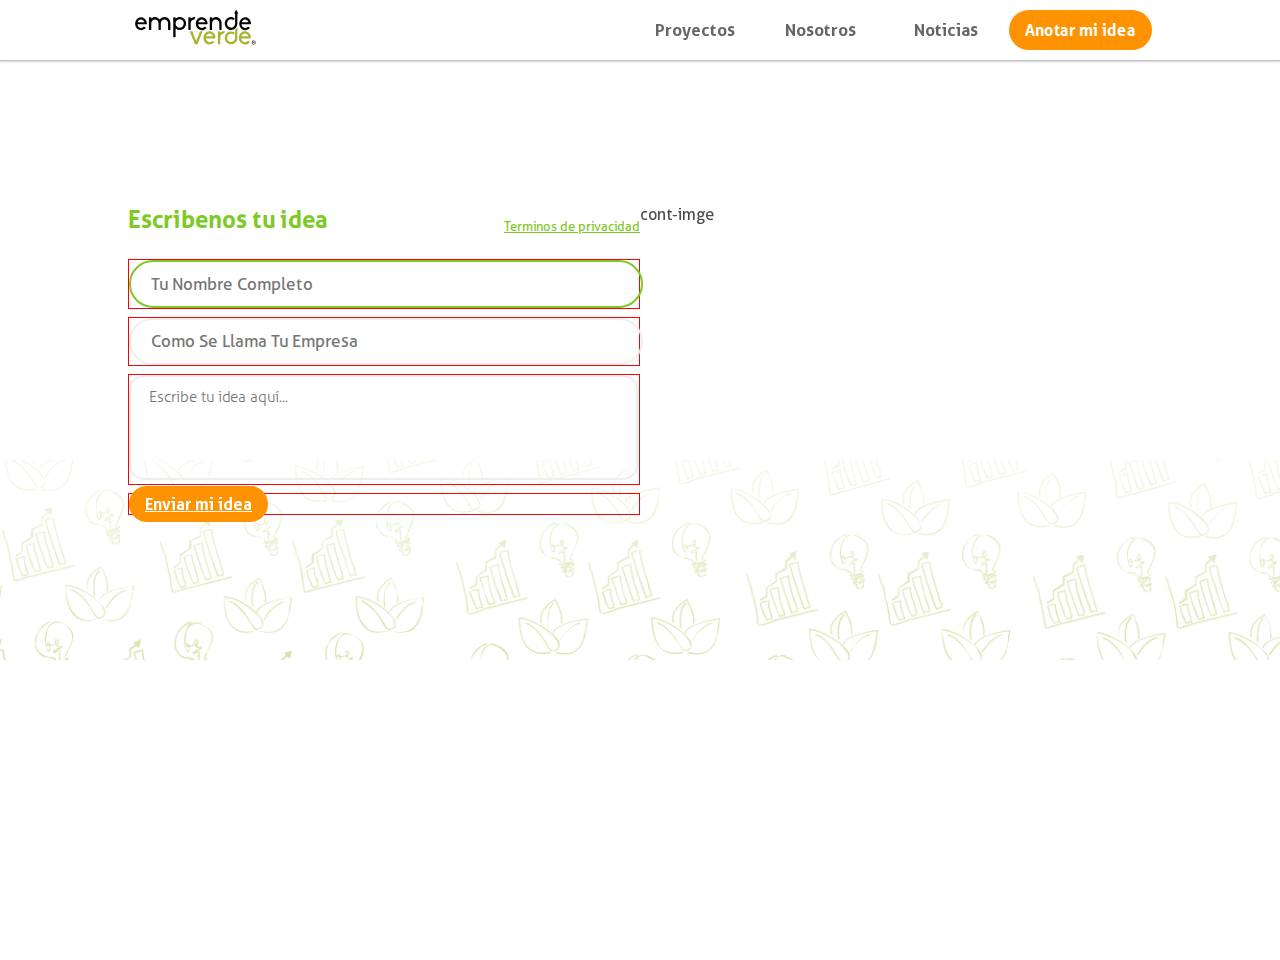
==== form.html @ 452d179b "cambios" ====
<!DOCTYPE html>

	<html lang="es">

	<head>

		<title>Anota tu idea que nosotros te ayudamos a consolidarla</title>
	</head>

	<body>

		<head>
			
			<meta charset="UTF-8">

			<meta http-equiv="X-UA-Compatible" content="IE=edge" />

			<meta name="viewport" content="width=device-width,initial-scale=1">


			<title>Emprendeverde, apoyo de ideas, estudiantes universitarios</title>

			<!-- Dependencias de librerias -->
			<script type="text/javascript" src="lib/bower_components/jquery/dist/jquery.min.js"></script>

			<script type="text/javascript" src="lib/revolution_slider/examples&source/rs-plugin/js/jquery.themepunch.tools.min.js"></script>

			<script type="text/javascript" src="lib/revolution_slider/examples&source/rs-plugin/js/jquery.themepunch.revolution.min.js"></script>

			<link rel="stylesheet" type="text/css" href="lib/revolution_slider/examples&source/rs-plugin/css/settings.css">

			 <!-- load and instantiate ScrollReveal first -->
			<script type="text/javascript" src="lib/bower_components/scrollreveal/dist/scrollreveal.min.js"></script>

			<!-- Importación de depencdencias de estilos -->

			<link rel="stylesheet" type="text/css" href="css/grid_flex.css">

			<link rel="stylesheet" type="text/css" href="css/styles.css">

		</head>

			<nav class="layout-row">

			<div class="flex-lg-10"></div>

			<div class="flex-lg-80 layout-row justify-space-between align-center">
				

				<div class="flex-lg-20">

					<a href="index.html">
						
						<img src="img/logo-main.svg" style="width:133px;">

					</a>


				</div>

				<div class="flex-lg-70 layout-row justify-end" style="position: relative;">
					
					<div class="flex-lg-70 cont-nav layout-row layout-wrap justify-end">
										
								
							<ul class="ul layout-row layout-row justify-end align-start">

								<!-- Item del Nav -->
								<div class="flex-lg-25">

									<li class="li"><a class="a-nav text-white" href="#">proyectos</a>

										<ul class="ul-inner">

											<li class="li-inner"><a class="a-nav" href="#">category 1</a></li>

											<li class="li-inner"><a class="a-nav" href="#">category 2</a></li>

											<li class="li-inner"><a class="a-nav" href="#">category 3</a></li>

										</ul>

									</li>

								</div>
								
								<!-- Item del Nav -->
								<div class="flex-lg-25">

									<li class="li"><a class="a-nav text-white" href="#">Nosotros</a>

										<!-- Lista -->
										<ul class="ul-inner">

											<li class="li-inner"><a class="a-nav" href="#">Reseña histórica</a></li>

											<li class="li-inner"><a class="a-nav" href="#">Que hacemos</a></li>

											<li class="li-inner"><a class="a-nav" href="#">Nuestros valores</a></li>

										</ul>

									</li>

								</div>



								<!-- Item del Nav -->
								<div class="flex-lg-25">

									<li class="li"><a class="a-nav text-white" href="#">Noticias</a></li>

								</div>


							</ul>
					</div>

					<!-- Contenedor de boton -->
					<div class="flex-lg-20 layout-row aling-center justify-center">
						<button class="btn-orange-main">Anotar mi idea</button>
					</div>
				</div>
			</div>

			<div class="flex-lg-10"></div>
		</nav>


		<section class="layout-row layout-wrap align-center" style="margin-top: 60px;height:600px;background-image: url('img/texture_1.png'); background-position: 0em 25em;background-repeat: no-repeat;background-size:cover">

			<div class="flex-lg-10"></div>

			<div class="flex-lg-80 layout-row">

				<div class="flex-lg-50 layout-row">

						
						<div class="layout-row flex-lg-100 layout-wrap">
							<!-- Formulario de contacto  -->
							<!-- titulo formulario -->
							<div class="flex-lg-100 layout-row align-end justify-space-between" style="margin-bottom: 1em;">
								<div>									
									<h2 style="margin:0;">Escribenos tu idea</h2>
								</div>
								<div>
									<span class="meta-text"><a href="#"> Terminos de privacidad</a></span>
								</div>
							</div>
							<!-- Compos del formulario -->
							<div class="layout-row flex-lg-100 layout-wrap">
								<form class="flex-lg-100">
									<div  style="margin-top:0.5em;border: 1px solid red;">
										<div><input type="text" placeholder="Tu nombre completo" autofocus="true" /></div>
									</div>

									<div style="margin-top:0.5em;border: 1px solid red;">
										<div><input type="text" placeholder="como se llama tu empresa" /></div>
									</div>

									<div style="margin-top:0.5em;border: 1px solid red;">
										<div><textarea placeholder="Escribe tu idea aquí..."></textarea></div>
									</div>

									<div style="margin-top:0.5em;border: 1px solid red;">
										<a href="#" class="btn-orange-main">Enviar mi idea</a>
									</div>
								</form>
							</div>
						</div>
						
					
				</div>

				<div class="flex-lg-50">
					cont-imge
				</div>
				
			</div>

			<div class="flex-lg-10"></div>

		</section>

	</body>

	</html>
---- lib/revolution_slider/examples&source/rs-plugin/css/settings.css ----
/*-----------------------------------------------------------------------------

	-	Revolution Slider 4.1 Captions -

		Screen Stylesheet

version:   	1.4.5
date:      	27/11/13
author:		themepunch
email:     	info@themepunch.com
website:   	http://www.themepunch.com
-----------------------------------------------------------------------------*/



/*************************
	-	CAPTIONS	-
**************************/

.tp-static-layers	{	position:absolute; z-index:505; top:0px;left:0px}

.tp-hide-revslider,.tp-caption.tp-hidden-caption	{	visibility:hidden !important; display:none !important}


.tp-caption { z-index:1; white-space:nowrap}

.tp-caption-demo .tp-caption	{	position:relative !important; display:inline-block; margin-bottom:10px; margin-right:20px !important}


.tp-caption.whitedivider3px {

	color: #000000;
	text-shadow: none;
	background-color: rgb(255, 255, 255);
	background-color: rgba(255, 255, 255, 1);
	text-decoration: none;
	min-width: 408px;
	min-height: 3px;
	background-position: initial initial;
	background-repeat: initial initial;
	border-width: 0px;
	border-color: #000000;
	border-style: none;
}


.tp-caption.finewide_large_white {
color:#ffffff;
text-shadow:none;
font-size:60px;
line-height:60px;
font-weight:300;
font-family:"Open Sans", sans-serif;
background-color:transparent;
text-decoration:none;
text-transform:uppercase;
letter-spacing:8px;
border-width:0px;
border-color:rgb(0, 0, 0);
border-style:none;
}

.tp-caption.whitedivider3px {
color:#000000;
text-shadow:none;
background-color:rgb(255, 255, 255);
background-color:rgba(255, 255, 255, 1);
text-decoration:none;
font-size:0px;
line-height:0;
min-width:468px;
min-height:3px;
border-width:0px;
border-color:rgb(0, 0, 0);
border-style:none;
}

.tp-caption.finewide_medium_white {
color:#ffffff;
text-shadow:none;
font-size:37px;
line-height:37px;
font-weight:300;
font-family:"Open Sans", sans-serif;
background-color:transparent;
text-decoration:none;
text-transform:uppercase;
letter-spacing:5px;
border-width:0px;
border-color:rgb(0, 0, 0);
border-style:none;
}

.tp-caption.boldwide_small_white {
font-size:25px;
line-height:25px;
font-weight:800;
font-family:"Open Sans", sans-serif;
color:rgb(255, 255, 255);
text-decoration:none;
background-color:transparent;
text-shadow:none;
text-transform:uppercase;
letter-spacing:5px;
border-width:0px;
border-color:rgb(0, 0, 0);
border-style:none;
}

.tp-caption.whitedivider3px_vertical {
color:#000000;
text-shadow:none;
background-color:rgb(255, 255, 255);
background-color:rgba(255, 255, 255, 1);
text-decoration:none;
font-size:0px;
line-height:0;
min-width:3px;
min-height:130px;
border-width:0px;
border-color:rgb(0, 0, 0);
border-style:none;
}

.tp-caption.finewide_small_white {
color:#ffffff;
text-shadow:none;
font-size:25px;
line-height:25px;
font-weight:300;
font-family:"Open Sans", sans-serif;
background-color:transparent;
text-decoration:none;
text-transform:uppercase;
letter-spacing:5px;
border-width:0px;
border-color:rgb(0, 0, 0);
border-style:none;
}

.tp-caption.finewide_verysmall_white_mw {
font-size:13px;
line-height:25px;
font-weight:400;
font-family:"Open Sans", sans-serif;
color:#ffffff;
text-decoration:none;
background-color:transparent;
text-shadow:none;
text-transform:uppercase;
letter-spacing:5px;
max-width:470px;
white-space:normal !important;
border-width:0px;
border-color:rgb(0, 0, 0);
border-style:none;
}

.tp-caption.lightgrey_divider {
text-decoration:none;
background-color:rgb(235, 235, 235);
background-color:rgba(235, 235, 235, 1);
width:370px;
height:3px;
background-position:initial initial;
background-repeat:initial initial;
border-width:0px;
border-color:rgb(34, 34, 34);
border-style:none;
}

.tp-caption.finewide_large_white {
color: #FFF;
text-shadow: none;
font-size: 60px;
line-height: 60px;
font-weight: 300;
font-family: "Open Sans", sans-serif;
background-color: rgba(0, 0, 0, 0);
text-decoration: none;
text-transform: uppercase;
letter-spacing: 8px;
border-width: 0px;
border-color: #000;
border-style: none;
}

.tp-caption.finewide_medium_white {
color: #FFF;
text-shadow: none;
font-size: 34px;
line-height: 34px;
font-weight: 300;
font-family: "Open Sans", sans-serif;
background-color: rgba(0, 0, 0, 0);
text-decoration: none;
text-transform: uppercase;
letter-spacing: 5px;
border-width: 0px;
border-color: #000;
border-style: none;
}

.tp-caption.huge_red {
position:absolute;
color:rgb(223,75,107);
font-weight:400;
font-size:150px;
line-height:130px;
font-family: 'Oswald', sans-serif;
margin:0px;
border-width:0px;
border-style:none;
white-space:nowrap;
background-color:rgb(45,49,54);
padding:0px;
}

.tp-caption.middle_yellow {
position:absolute;
color:rgb(251,213,114);
font-weight:600;
font-size:50px;
line-height:50px;
font-family: 'Open Sans', sans-serif;
margin:0px;
border-width:0px;
border-style:none;
white-space:nowrap;
}

.tp-caption.huge_thin_yellow {
	position:absolute;
color:rgb(251,213,114);
font-weight:300;
font-size:90px;
line-height:90px;
font-family: 'Open Sans', sans-serif;
margin:0px;
letter-spacing: 20px;
border-width:0px;
border-style:none;
white-space:nowrap;
}

.tp-caption.big_dark {
position:absolute;
color:#333;
font-weight:700;
font-size:70px;
line-height:70px;
font-family:"Open Sans";
margin:0px;
border-width:0px;
border-style:none;
white-space:nowrap;
}

.tp-caption.medium_dark {
position:absolute;
color:#333;
font-weight:300;
font-size:40px;
line-height:40px;
font-family:"Open Sans";
margin:0px;
letter-spacing: 5px;
border-width:0px;
border-style:none;
white-space:nowrap;
}


.tp-caption.medium_grey {
position:absolute;
color:#fff;
text-shadow:0px 2px 5px rgba(0, 0, 0, 0.5);
font-weight:700;
font-size:20px;
line-height:20px;
font-family:Arial;
padding:2px 4px;
margin:0px;
border-width:0px;
border-style:none;
background-color:#888;
white-space:nowrap;
}

.tp-caption.small_text {
position:absolute;
color:#fff;
text-shadow:0px 2px 5px rgba(0, 0, 0, 0.5);
font-weight:700;
font-size:14px;
line-height:20px;
font-family:Arial;
margin:0px;
border-width:0px;
border-style:none;
white-space:nowrap;
}

.tp-caption.medium_text {
position:absolute;
color:#fff;
text-shadow:0px 2px 5px rgba(0, 0, 0, 0.5);
font-weight:700;
font-size:20px;
line-height:20px;
font-family:Arial;
margin:0px;
border-width:0px;
border-style:none;
white-space:nowrap;
}


.tp-caption.large_bold_white_25 {
font-size:55px;
line-height:65px;
font-weight:700;
font-family:"Open Sans";
color:#fff;
text-decoration:none;
background-color:transparent;
text-align:center;
text-shadow:#000 0px 5px 10px;
border-width:0px;
border-color:rgb(255, 255, 255);
border-style:none;
}

.tp-caption.medium_text_shadow {
font-size:25px;
line-height:25px;
font-weight:600;
font-family:"Open Sans";
color:#fff;
text-decoration:none;
background-color:transparent;
text-align:center;
text-shadow:#000 0px 5px 10px;
border-width:0px;
border-color:rgb(255, 255, 255);
border-style:none;
}

.tp-caption.large_text {
position:absolute;
color:#fff;
text-shadow:0px 2px 5px rgba(0, 0, 0, 0.5);
font-weight:700;
font-size:40px;
line-height:40px;
font-family:Arial;
margin:0px;
border-width:0px;
border-style:none;
white-space:nowrap;
}

.tp-caption.medium_bold_grey {
font-size:30px;
line-height:30px;
font-weight:800;
font-family:"Open Sans";
color:rgb(102, 102, 102);
text-decoration:none;
background-color:transparent;
text-shadow:none;
margin:0px;
padding:1px 4px 0px;
border-width:0px;
border-color:rgb(255, 214, 88);
border-style:none;
}

.tp-caption.very_large_text {
position:absolute;
color:#fff;
text-shadow:0px 2px 5px rgba(0, 0, 0, 0.5);
font-weight:700;
font-size:60px;
line-height:60px;
font-family:Arial;
margin:0px;
border-width:0px;
border-style:none;
white-space:nowrap;
letter-spacing:-2px;
}

.tp-caption.very_big_white {
position:absolute;
color:#fff;
text-shadow:none;
font-weight:800;
font-size:60px;
line-height:60px;
font-family:Arial;
margin:0px;
border-width:0px;
border-style:none;
white-space:nowrap;
padding:0px 4px;
padding-top:1px;
background-color:#000;
}

.tp-caption.very_big_black {
position:absolute;
color:#000;
text-shadow:none;
font-weight:700;
font-size:60px;
line-height:60px;
font-family:Arial;
margin:0px;
border-width:0px;
border-style:none;
white-space:nowrap;
padding:0px 4px;
padding-top:1px;
background-color:#fff;
}

.tp-caption.modern_medium_fat {
position:absolute;
color:#000;
text-shadow:none;
font-weight:800;
font-size:24px;
line-height:20px;
font-family:"Open Sans", sans-serif;
margin:0px;
border-width:0px;
border-style:none;
white-space:nowrap;
}

.tp-caption.modern_medium_fat_white {
position:absolute;
color:#fff;
text-shadow:none;
font-weight:800;
font-size:24px;
line-height:20px;
font-family:"Open Sans", sans-serif;
margin:0px;
border-width:0px;
border-style:none;
white-space:nowrap;
}

.tp-caption.modern_medium_light {
position:absolute;
color:#000;
text-shadow:none;
font-weight:300;
font-size:24px;
line-height:20px;
font-family:"Open Sans", sans-serif;
margin:0px;
border-width:0px;
border-style:none;
white-space:nowrap;
}

.tp-caption.modern_big_bluebg {
position:absolute;
color:#fff;
text-shadow:none;
font-weight:800;
font-size:30px;
line-height:36px;
font-family:"Open Sans", sans-serif;
padding:3px 10px;
margin:0px;
border-width:0px;
border-style:none;
background-color:#4e5b6c;
letter-spacing:0;
}

.tp-caption.modern_big_redbg {
position:absolute;
color:#fff;
text-shadow:none;
font-weight:300;
font-size:30px;
line-height:36px;
font-family:"Open Sans", sans-serif;
padding:3px 10px;
padding-top:1px;
margin:0px;
border-width:0px;
border-style:none;
background-color:#de543e;
letter-spacing:0;
}

.tp-caption.modern_small_text_dark {
position:absolute;
color:#555;
text-shadow:none;
font-size:14px;
line-height:22px;
font-family:Arial;
margin:0px;
border-width:0px;
border-style:none;
white-space:nowrap;
}

.tp-caption.boxshadow {
-moz-box-shadow:0px 0px 20px rgba(0, 0, 0, 0.5);
-webkit-box-shadow:0px 0px 20px rgba(0, 0, 0, 0.5);
box-shadow:0px 0px 20px rgba(0, 0, 0, 0.5);
}

.tp-caption.black {
color:#000;
text-shadow:none;
}

.tp-caption.noshadow {
text-shadow:none;
}

.tp-caption a {
color:#ff7302;
text-shadow:none;
-webkit-transition:all 0.2s ease-out;
-moz-transition:all 0.2s ease-out;
-o-transition:all 0.2s ease-out;
-ms-transition:all 0.2s ease-out;
}

.tp-caption a:hover {
color:#ffa902;
}

.tp-caption.thinheadline_dark {
position:absolute;
color:rgba(0,0,0,0.85);
text-shadow:none;
font-weight:300;
font-size:30px;
line-height:30px;
font-family:"Open Sans";
background-color:transparent;
}

.tp-caption.thintext_dark {
position:absolute;
color:rgba(0,0,0,0.85);
text-shadow:none;
font-weight:300;
font-size:16px;
line-height:26px;
font-family:"Open Sans";
background-color:transparent;
}

.tp-caption.medium_bg_red a {
	color: #fff;
    text-decoration: none;
}

.tp-caption.medium_bg_red a:hover {
	color: #fff;
    text-decoration: underline;
}

.tp-caption.smoothcircle {
font-size:30px;
line-height:75px;
font-weight:800;
font-family:"Open Sans";
color:rgb(255, 255, 255);
text-decoration:none;
background-color:rgb(0, 0, 0);
background-color:rgba(0, 0, 0, 0.498039);
padding:50px 25px;
text-align:center;
border-radius:500px 500px 500px 500px;
border-width:0px;
border-color:rgb(0, 0, 0);
border-style:none;
}

.tp-caption.largeblackbg {
font-size:50px;
line-height:70px;
font-weight:300;
font-family:"Open Sans";
color:rgb(255, 255, 255);
text-decoration:none;
background-color:rgb(0, 0, 0);
padding:0px 20px 5px;
text-shadow:none;
border-width:0px;
border-color:rgb(255, 255, 255);
border-style:none;
}

.tp-caption.largepinkbg {
position:absolute;
color:#fff;
text-shadow:none;
font-weight:300;
font-size:50px;
line-height:70px;
font-family:"Open Sans";
background-color:#db4360;
padding:0px 20px;
-webkit-border-radius:0px;
-moz-border-radius:0px;
border-radius:0px;
}

.tp-caption.largewhitebg {
position:absolute;
color:#000;
text-shadow:none;
font-weight:300;
font-size:50px;
line-height:70px;
font-family:"Open Sans";
background-color:#fff;
padding:0px 20px;
-webkit-border-radius:0px;
-moz-border-radius:0px;
border-radius:0px;
}

.tp-caption.largegreenbg {
position:absolute;
color:#fff;
text-shadow:none;
font-weight:300;
font-size:50px;
line-height:70px;
font-family:"Open Sans";
background-color:#67ae73;
padding:0px 20px;
-webkit-border-radius:0px;
-moz-border-radius:0px;
border-radius:0px;
}

.tp-caption.excerpt {
font-size:36px;
line-height:36px;
font-weight:700;
font-family:Arial;
color:#ffffff;
text-decoration:none;
background-color:rgba(0, 0, 0, 1);
text-shadow:none;
margin:0px;
letter-spacing:-1.5px;
padding:1px 4px 0px 4px;
width:150px;
white-space:normal !important;
height:auto;
border-width:0px;
border-color:rgb(255, 255, 255);
border-style:none;
}

.tp-caption.large_bold_grey {
font-size:60px;
line-height:60px;
font-weight:800;
font-family:"Open Sans";
color:rgb(102, 102, 102);
text-decoration:none;
background-color:transparent;
text-shadow:none;
margin:0px;
padding:1px 4px 0px;
border-width:0px;
border-color:rgb(255, 214, 88);
border-style:none;
}

.tp-caption.medium_thin_grey {
font-size:34px;
line-height:30px;
font-weight:300;
font-family:"Open Sans";
color:rgb(102, 102, 102);
text-decoration:none;
background-color:transparent;
padding:1px 4px 0px;
text-shadow:none;
margin:0px;
border-width:0px;
border-color:rgb(255, 214, 88);
border-style:none;
}

.tp-caption.small_thin_grey {
font-size:18px;
line-height:26px;
font-weight:300;
font-family:"Open Sans";
color:rgb(117, 117, 117);
text-decoration:none;
background-color:transparent;
padding:1px 4px 0px;
text-shadow:none;
margin:0px;
border-width:0px;
border-color:rgb(255, 214, 88);
border-style:none;
}

.tp-caption.lightgrey_divider {
text-decoration:none;
background-color:rgba(235, 235, 235, 1);
width:370px;
height:3px;
background-position:initial initial;
background-repeat:initial initial;
border-width:0px;
border-color:rgb(34, 34, 34);
border-style:none;
}

.tp-caption.large_bold_darkblue {
font-size:58px;
line-height:60px;
font-weight:800;
font-family:"Open Sans";
color:rgb(52, 73, 94);
text-decoration:none;
background-color:transparent;
border-width:0px;
border-color:rgb(255, 214, 88);
border-style:none;
}

.tp-caption.medium_bg_darkblue {
font-size:20px;
line-height:20px;
font-weight:800;
font-family:"Open Sans";
color:rgb(255, 255, 255);
text-decoration:none;
background-color:rgb(52, 73, 94);
padding:10px;
border-width:0px;
border-color:rgb(255, 214, 88);
border-style:none;
}

.tp-caption.medium_bold_red {
font-size:24px;
line-height:30px;
font-weight:800;
font-family:"Open Sans";
color:rgb(227, 58, 12);
text-decoration:none;
background-color:transparent;
padding:0px;
border-width:0px;
border-color:rgb(255, 214, 88);
border-style:none;
}

.tp-caption.medium_light_red {
font-size:21px;
line-height:26px;
font-weight:300;
font-family:"Open Sans";
color:rgb(227, 58, 12);
text-decoration:none;
background-color:transparent;
padding:0px;
border-width:0px;
border-color:rgb(255, 214, 88);
border-style:none;
}

.tp-caption.medium_bg_red {
font-size:20px;
line-height:20px;
font-weight:800;
font-family:"Open Sans";
color:rgb(255, 255, 255);
text-decoration:none;
background-color:rgb(227, 58, 12);
padding:10px;
border-width:0px;
border-color:rgb(255, 214, 88);
border-style:none;
}

.tp-caption.medium_bold_orange {
font-size:24px;
line-height:30px;
font-weight:800;
font-family:"Open Sans";
color:rgb(243, 156, 18);
text-decoration:none;
background-color:transparent;
border-width:0px;
border-color:rgb(255, 214, 88);
border-style:none;
}

.tp-caption.medium_bg_orange {
font-size:20px;
line-height:20px;
font-weight:800;
font-family:"Open Sans";
color:rgb(255, 255, 255);
text-decoration:none;
background-color:rgb(243, 156, 18);
padding:10px;
border-width:0px;
border-color:rgb(255, 214, 88);
border-style:none;
}

.tp-caption.grassfloor {
text-decoration:none;
background-color:rgba(160, 179, 151, 1);
width:4000px;
height:150px;
border-width:0px;
border-color:rgb(34, 34, 34);
border-style:none;
}

.tp-caption.large_bold_white {
font-size:58px;
line-height:60px;
font-weight:800;
font-family:"Open Sans";
color:rgb(255, 255, 255);
text-decoration:none;
background-color:transparent;
border-width:0px;
border-color:rgb(255, 214, 88);
border-style:none;
}

.tp-caption.medium_light_white {
font-size:30px;
line-height:36px;
font-weight:300;
font-family:"Open Sans";
color:rgb(255, 255, 255);
text-decoration:none;
background-color:transparent;
padding:0px;
border-width:0px;
border-color:rgb(255, 214, 88);
border-style:none;
}

.tp-caption.mediumlarge_light_white {
font-size:34px;
line-height:40px;
font-weight:300;
font-family:"Open Sans";
color:rgb(255, 255, 255);
text-decoration:none;
background-color:transparent;
padding:0px;
border-width:0px;
border-color:rgb(255, 214, 88);
border-style:none;
}

.tp-caption.mediumlarge_light_white_center {
font-size:34px;
line-height:40px;
font-weight:300;
font-family:"Open Sans";
color:#ffffff;
text-decoration:none;
background-color:transparent;
padding:0px 0px 0px 0px;
text-align:center;
border-width:0px;
border-color:rgb(255, 214, 88);
border-style:none;
}

.tp-caption.medium_bg_asbestos {
font-size:20px;
line-height:20px;
font-weight:800;
font-family:"Open Sans";
color:rgb(255, 255, 255);
text-decoration:none;
background-color:rgb(127, 140, 141);
padding:10px;
border-width:0px;
border-color:rgb(255, 214, 88);
border-style:none;
}

.tp-caption.medium_light_black {
font-size:30px;
line-height:36px;
font-weight:300;
font-family:"Open Sans";
color:rgb(0, 0, 0);
text-decoration:none;
background-color:transparent;
padding:0px;
border-width:0px;
border-color:rgb(255, 214, 88);
border-style:none;
}

.tp-caption.large_bold_black {
font-size:58px;
line-height:60px;
font-weight:800;
font-family:"Open Sans";
color:rgb(0, 0, 0);
text-decoration:none;
background-color:transparent;
border-width:0px;
border-color:rgb(255, 214, 88);
border-style:none;
}

.tp-caption.mediumlarge_light_darkblue {
font-size:34px;
line-height:40px;
font-weight:300;
font-family:"Open Sans";
color:rgb(52, 73, 94);
text-decoration:none;
background-color:transparent;
padding:0px;
border-width:0px;
border-color:rgb(255, 214, 88);
border-style:none;
}

.tp-caption.small_light_white {
font-size:17px;
line-height:28px;
font-weight:300;
font-family:"Open Sans";
color:rgb(255, 255, 255);
text-decoration:none;
background-color:transparent;
padding:0px;
border-width:0px;
border-color:rgb(255, 214, 88);
border-style:none;
}

.tp-caption.roundedimage {
border-width:0px;
border-color:rgb(34, 34, 34);
border-style:none;
}

.tp-caption.large_bg_black {
font-size:40px;
line-height:40px;
font-weight:800;
font-family:"Open Sans";
color:rgb(255, 255, 255);
text-decoration:none;
background-color:rgb(0, 0, 0);
padding:10px 20px 15px;
border-width:0px;
border-color:rgb(255, 214, 88);
border-style:none;
}

.tp-caption.mediumwhitebg {
font-size:30px;
line-height:30px;
font-weight:300;
font-family:"Open Sans";
color:rgb(0, 0, 0);
text-decoration:none;
background-color:rgb(255, 255, 255);
padding:5px 15px 10px;
text-shadow:none;
border-width:0px;
border-color:rgb(0, 0, 0);
border-style:none;
}

.tp-caption.medium_bg_orange_new1 {
font-size:20px;
line-height:20px;
font-weight:800;
font-family:"Open Sans";
color:rgb(255, 255, 255);
text-decoration:none;
background-color:rgb(243, 156, 18);
padding:10px;
border-width:0px;
border-color:rgb(255, 214, 88);
border-style:none;
}



.tp-caption.boxshadow{
		-moz-box-shadow: 0px 0px 20px rgba(0, 0, 0, 0.5);
		-webkit-box-shadow: 0px 0px 20px rgba(0, 0, 0, 0.5);
		box-shadow: 0px 0px 20px rgba(0, 0, 0, 0.5);
	}

.tp-caption.black{
		color: #000;
		text-shadow: none;
		font-weight: 300;
		font-size: 19px;
		line-height: 19px;
		font-family: 'Open Sans', sans;
	}

.tp-caption.noshadow {
		text-shadow: none;
	}


.tp_inner_padding	{	box-sizing:border-box;
						-webkit-box-sizing:border-box;
						-moz-box-sizing:border-box;
						max-height:none !important;	}


/*.tp-caption			{	transform:none !important}*/


/*********************************
	-	SPECIAL TP CAPTIONS -
**********************************/
.tp-caption .frontcorner		{
										width: 0;
										height: 0;
										border-left: 40px solid transparent;
										border-right: 0px solid transparent;
										border-top: 40px solid #00A8FF;
										position: absolute;left:-40px;top:0px;
									}

.tp-caption .backcorner		{
										width: 0;
										height: 0;
										border-left: 0px solid transparent;
										border-right: 40px solid transparent;
										border-bottom: 40px solid #00A8FF;
										position: absolute;right:0px;top:0px;
									}

.tp-caption .frontcornertop		{
										width: 0;
										height: 0;
										border-left: 40px solid transparent;
										border-right: 0px solid transparent;
										border-bottom: 40px solid #00A8FF;
										position: absolute;left:-40px;top:0px;
									}

.tp-caption .backcornertop		{
										width: 0;
										height: 0;
										border-left: 0px solid transparent;
										border-right: 40px solid transparent;
										border-top: 40px solid #00A8FF;
										position: absolute;right:0px;top:0px;
									}


/***********************************************
	-	SPECIAL ALTERNATIVE IMAGE SETTINGS	-
***********************************************/

img.tp-slider-alternative-image	{	width:100%; height:auto;}

/******************************
	-	BUTTONS	-
*******************************/

.tp-simpleresponsive .button				{	padding:6px 13px 5px; border-radius: 3px; -moz-border-radius: 3px; -webkit-border-radius: 3px; height:30px;
												cursor:pointer;
												color:#fff !important; text-shadow:0px 1px 1px rgba(0, 0, 0, 0.6) !important; font-size:15px; line-height:45px !important;
												background:url(../images/gradient/g30.png) repeat-x top; font-family: arial, sans-serif; font-weight: bold; letter-spacing: -1px;
											}

.tp-simpleresponsive  .button.big			{	color:#fff; text-shadow:0px 1px 1px rgba(0, 0, 0, 0.6); font-weight:bold; padding:9px 20px; font-size:19px;  line-height:57px !important; background:url(../images/gradient/g40.png) repeat-x top}


.tp-simpleresponsive  .purchase:hover,
.tp-simpleresponsive  .button:hover,
.tp-simpleresponsive  .button.big:hover		{	background-position:bottom, 15px 11px}



	@media only screen and (min-width: 768px) and (max-width: 959px) {

	 }



	@media only screen and (min-width: 480px) and (max-width: 767px) {
		.tp-simpleresponsive  .button	{	padding:4px 8px 3px; line-height:25px !important; font-size:11px !important;font-weight:normal;	}
		.tp-simpleresponsive  a.button { -webkit-transition: none; -moz-transition: none; -o-transition: none; -ms-transition: none;	 }


	}

    @media only screen and (min-width: 0px) and (max-width: 479px) {
		.tp-simpleresponsive  .button	{	padding:2px 5px 2px; line-height:20px !important; font-size:10px !important}
		.tp-simpleresponsive  a.button { -webkit-transition: none; -moz-transition: none; -o-transition: none; -ms-transition: none;	 }
	}





/*	BUTTON COLORS	*/



.tp-simpleresponsive  .button.green, .tp-simpleresponsive  .button:hover.green,
.tp-simpleresponsive  .purchase.green, .tp-simpleresponsive  .purchase:hover.green			{ background-color:#21a117; -webkit-box-shadow:  0px 3px 0px 0px #104d0b;        -moz-box-shadow:   0px 3px 0px 0px #104d0b;        box-shadow:   0px 3px 0px 0px #104d0b;  }


.tp-simpleresponsive  .button.blue, .tp-simpleresponsive  .button:hover.blue,
.tp-simpleresponsive  .purchase.blue, .tp-simpleresponsive  .purchase:hover.blue			{ background-color:#1d78cb; -webkit-box-shadow:  0px 3px 0px 0px #0f3e68;        -moz-box-shadow:   0px 3px 0px 0px #0f3e68;        box-shadow:   0px 3px 0px 0px #0f3e68}


.tp-simpleresponsive  .button.red, .tp-simpleresponsive  .button:hover.red,
.tp-simpleresponsive  .purchase.red, .tp-simpleresponsive  .purchase:hover.red				{ background-color:#cb1d1d; -webkit-box-shadow:  0px 3px 0px 0px #7c1212;        -moz-box-shadow:   0px 3px 0px 0px #7c1212;        box-shadow:   0px 3px 0px 0px #7c1212}

.tp-simpleresponsive  .button.orange, .tp-simpleresponsive  .button:hover.orange,
.tp-simpleresponsive  .purchase.orange, .tp-simpleresponsive  .purchase:hover.orange		{ background-color:#ff7700; -webkit-box-shadow:  0px 3px 0px 0px #a34c00;        -moz-box-shadow:   0px 3px 0px 0px #a34c00;        box-shadow:   0px 3px 0px 0px #a34c00}

.tp-simpleresponsive  .button.darkgrey, .tp-simpleresponsive  .button.grey,
.tp-simpleresponsive  .button:hover.darkgrey, .tp-simpleresponsive  .button:hover.grey,
.tp-simpleresponsive  .purchase.darkgrey, .tp-simpleresponsive  .purchase:hover.darkgrey	{ background-color:#555; -webkit-box-shadow:  0px 3px 0px 0px #222;        -moz-box-shadow:   0px 3px 0px 0px #222;        box-shadow:   0px 3px 0px 0px #222}

.tp-simpleresponsive  .button.lightgrey, .tp-simpleresponsive  .button:hover.lightgrey,
.tp-simpleresponsive  .purchase.lightgrey, .tp-simpleresponsive  .purchase:hover.lightgrey	{ background-color:#888; -webkit-box-shadow:  0px 3px 0px 0px #555;        -moz-box-shadow:   0px 3px 0px 0px #555;        box-shadow:   0px 3px 0px 0px #555}



/****************************************************************

	-	SET THE ANIMATION EVEN MORE SMOOTHER ON ANDROID   -

******************************************************************/

/*.tp-simpleresponsive				{	-webkit-perspective: 1500px;
										-moz-perspective: 1500px;
										-o-perspective: 1500px;
										-ms-perspective: 1500px;
										perspective: 1500px;
									}*/




/**********************************************
	-	FULLSCREEN AND FULLWIDHT CONTAINERS	-
**********************************************/

.fullscreen-container {
		width:100%;
		position:relative;
		padding:0;
}



.fullwidthbanner-container{
	width:100%;
	position:relative;
	padding:0;
	overflow:hidden;
}

.fullwidthbanner-container .fullwidthbanner{
	width:100%;
	position:relative;
}



/************************************************
	  - SOME CAPTION MODIFICATION AT START  -
*************************************************/
.tp-simpleresponsive .caption,
.tp-simpleresponsive .tp-caption {
	/*-ms-filter: "progid:DXImageTransform.Microsoft.Alpha(Opacity=0)";		-moz-opacity: 0;	-khtml-opacity: 0;	opacity: 0; */
	position:absolute;visibility: hidden;
	-webkit-font-smoothing: antialiased !important;
}


.tp-simpleresponsive img	{	max-width:none}



/******************************
	-	IE8 HACKS	-
*******************************/
.noFilterClass {
	filter:none !important;
}


/******************************
	-	SHADOWS		-
******************************/
.tp-bannershadow  {
		position:absolute;

		margin-left:auto;
		margin-right:auto;
		-moz-user-select: none;
        -khtml-user-select: none;
        -webkit-user-select: none;
        -o-user-select: none;
	}

.tp-bannershadow.tp-shadow1 {	background:url(../assets/shadow1.png) no-repeat; background-size:100% 100%; width:890px; height:60px; bottom:-60px}
.tp-bannershadow.tp-shadow2 {	background:url(../assets/shadow2.png) no-repeat; background-size:100% 100%; width:890px; height:60px;bottom:-60px}
.tp-bannershadow.tp-shadow3 {	background:url(../assets/shadow3.png) no-repeat; background-size:100% 100%; width:890px; height:60px;bottom:-60px}


/********************************
	-	FULLSCREEN VIDEO	-
*********************************/
.caption.fullscreenvideo {	left:0px; top:0px; position:absolute;width:100%;height:100%}
.caption.fullscreenvideo iframe,
.caption.fullscreenvideo video	{ width:100% !important; height:100% !important; display: none}

.tp-caption.fullscreenvideo	{	left:0px; top:0px; position:absolute;width:100%;height:100%}


.tp-caption.fullscreenvideo iframe,
.tp-caption.fullscreenvideo iframe video	{ width:100% !important; height:100% !important; display: none}


.fullcoveredvideo video,
.fullscreenvideo video					{	background: #000}

.fullcoveredvideo .tp-poster		{	background-position: center center;background-size: cover;width:100%;height:100%;top:0px;left:0px}

.html5vid.videoisplaying .tp-poster	{	display: none}

.tp-video-play-button		{	background:#000;
								background:rgba(0,0,0,0.3);
								padding:5px;
								border-radius:5px;-moz-border-radius:5px;-webkit-border-radius:5px;
								position: absolute;
								top: 50%;
								left: 50%;
								font-size: 40px;
								color: #FFF;
								z-index: 3;
								margin-top: -27px;
								margin-left: -28px;
								text-align: center;
								cursor: pointer;
							}

.html5vid .tp-revstop		{	width:15px;height:20px; border-left:5px solid #fff; border-right:5px solid #fff; position:relative;margin:10px 20px; box-sizing:border-box;-moz-box-sizing:border-box;-webkit-box-sizing:border-box}
.html5vid .tp-revstop	{	display:none}
.html5vid.videoisplaying .revicon-right-dir	{	display:none}
.html5vid.videoisplaying .tp-revstop	{	display:block}

.html5vid.videoisplaying .tp-video-play-button	{	display:none}
.html5vid:hover .tp-video-play-button { display:block}

.fullcoveredvideo .tp-video-play-button	{	display:none !important}

.tp-video-controls {
	position: absolute;
	bottom: 0;
	left: 0;
	right: 0;
	padding: 5px;
	opacity: 0;
	-webkit-transition: opacity .3s;
	-moz-transition: opacity .3s;
	-o-transition: opacity .3s;
	-ms-transition: opacity .3s;
	transition: opacity .3s;
	background-image: linear-gradient(bottom, rgb(0,0,0) 13%, rgb(50,50,50) 100%);
	background-image: -o-linear-gradient(bottom, rgb(0,0,0) 13%, rgb(50,50,50) 100%);
	background-image: -moz-linear-gradient(bottom, rgb(0,0,0) 13%, rgb(50,50,50) 100%);
	background-image: -webkit-linear-gradient(bottom, rgb(0,0,0) 13%, rgb(50,50,50) 100%);
	background-image: -ms-linear-gradient(bottom, rgb(0,0,0) 13%, rgb(50,50,50) 100%);

	background-image: -webkit-gradient(
		linear,
		left bottom,
		left top,
		color-stop(0.13, rgb(0,0,0)),
		color-stop(1, rgb(50,50,50))
	);
	
	display:table;max-width:100%; overflow:hidden;box-sizing:border-box;-moz-box-sizing:border-box;-webkit-box-sizing:border-box;
}

.tp-caption:hover .tp-video-controls {
	opacity: .9;
}

.tp-video-button {
	background: rgba(0,0,0,.5);
	border: 0;
	color: #EEE;
	-webkit-border-radius: 3px;
	-moz-border-radius: 3px;
	-o-border-radius: 3px;
	border-radius: 3px;
	cursor:pointer;
	line-height:12px;
	font-size:12px;
	color:#fff;
	padding:0px;
	margin:0px;
	outline: none;
	}
.tp-video-button:hover {
	cursor: pointer;
}


.tp-video-button-wrap,
.tp-video-seek-bar-wrap,
.tp-video-vol-bar-wrap 	{ padding:0px 5px;display:table-cell; }

.tp-video-seek-bar-wrap	{	width:80%}
.tp-video-vol-bar-wrap	{	width:20%}

.tp-volume-bar,
.tp-seek-bar		{	width:100%; cursor: pointer;  outline:none; line-height:12px;margin:0; padding:0;}


/********************************
	-	FULLSCREEN VIDEO ENDS	-
*********************************/


/********************************
	-	DOTTED OVERLAYS	-
*********************************/
.tp-dottedoverlay						{	background-repeat:repeat;width:100%;height:100%;position:absolute;top:0px;left:0px;z-index:4}
.tp-dottedoverlay.twoxtwo				{	background:url(../assets/gridtile.png)}
.tp-dottedoverlay.twoxtwowhite			{	background:url(../assets/gridtile_white.png)}
.tp-dottedoverlay.threexthree			{	background:url(../assets/gridtile_3x3.png)}
.tp-dottedoverlay.threexthreewhite		{	background:url(../assets/gridtile_3x3_white.png)}
/********************************
	-	DOTTED OVERLAYS ENDS	-
*********************************/


/************************
	-	NAVIGATION	-
*************************/

/** BULLETS **/

.tpclear		{	clear:both}


.tp-bullets									{	z-index:1000; position:absolute;
												-ms-filter: "progid:DXImageTransform.Microsoft.Alpha(Opacity=100)";
												-moz-opacity: 1;
												-khtml-opacity: 1;
												opacity: 1;
												-webkit-transition: opacity 0.2s ease-out; -moz-transition: opacity 0.2s ease-out; -o-transition: opacity 0.2s ease-out; -ms-transition: opacity 0.2s ease-out;-webkit-transform: translateZ(5px);
											}
.tp-bullets.hidebullets					{
												-ms-filter: "progid:DXImageTransform.Microsoft.Alpha(Opacity=0)";
												-moz-opacity: 0;
												-khtml-opacity: 0;
												opacity: 0;
											}


.tp-bullets.simplebullets.navbar						{ 	border:1px solid #666; border-bottom:1px solid #444; background:url(../assets/boxed_bgtile.png); height:40px; padding:0px 10px; -webkit-border-radius: 5px; -moz-border-radius: 5px; border-radius: 5px }

.tp-bullets.simplebullets.navbar-old					{ 	 background:url(../assets/navigdots_bgtile.png); height:35px; padding:0px 10px; -webkit-border-radius: 5px; -moz-border-radius: 5px; border-radius: 5px }


.tp-bullets.simplebullets.round .bullet					{	cursor:pointer; position:relative;	background:url(../assets/bullet.png) no-Repeat top left;	width:20px;	height:20px;  margin-right:0px; float:left; margin-top:0px; margin-left:3px}
.tp-bullets.simplebullets.round .bullet.last			{	margin-right:3px}

.tp-bullets.simplebullets.round-old .bullet				{	cursor:pointer; position:relative;	background:url(../assets/bullets.png) no-Repeat bottom left;	width:23px;	height:23px;  margin-right:0px; float:left; margin-top:0px}
.tp-bullets.simplebullets.round-old .bullet.last		{	margin-right:0px}


/**	SQUARE BULLETS **/
.tp-bullets.simplebullets.square .bullet				{	cursor:pointer; position:relative;	background:url(../assets/bullets2.png) no-Repeat bottom left;	width:19px;	height:19px;  margin-right:0px; float:left; margin-top:0px}
.tp-bullets.simplebullets.square .bullet.last			{	margin-right:0px}


/**	SQUARE BULLETS **/
.tp-bullets.simplebullets.square-old .bullet			{	cursor:pointer; position:relative;	background:url(../assets/bullets2.png) no-Repeat bottom left;	width:19px;	height:19px;  margin-right:0px; float:left; margin-top:0px}
.tp-bullets.simplebullets.square-old .bullet.last		{	margin-right:0px}


/** navbar NAVIGATION VERSION **/
.tp-bullets.simplebullets.navbar .bullet			{	cursor:pointer; position:relative;	background:url(../assets/bullet_boxed.png) no-Repeat top left;	width:18px;	height:19px;   margin-right:5px; float:left; margin-top:0px}

.tp-bullets.simplebullets.navbar .bullet.first		{	margin-left:0px !important}
.tp-bullets.simplebullets.navbar .bullet.last		{	margin-right:0px !important}



/** navbar NAVIGATION VERSION **/
.tp-bullets.simplebullets.navbar-old .bullet			{	cursor:pointer; position:relative;	background:url(../assets/navigdots.png) no-Repeat bottom left;	width:15px;	height:15px;  margin-left:5px !important; margin-right:5px !important;float:left; margin-top:10px}
.tp-bullets.simplebullets.navbar-old .bullet.first		{	margin-left:0px !important}
.tp-bullets.simplebullets.navbar-old .bullet.last		{	margin-right:0px !important}


.tp-bullets.simplebullets .bullet:hover,
.tp-bullets.simplebullets .bullet.selected				{	background-position:top left}

.tp-bullets.simplebullets.round .bullet:hover,
.tp-bullets.simplebullets.round .bullet.selected,
.tp-bullets.simplebullets.navbar .bullet:hover,
.tp-bullets.simplebullets.navbar .bullet.selected		{	background-position:bottom left}



/*************************************
	-	TP ARROWS 	-
**************************************/
.tparrows												{	-ms-filter: "progid:DXImageTransform.Microsoft.Alpha(Opacity=100)";
															-moz-opacity: 1;
															-khtml-opacity: 1;
															opacity: 1;
															-webkit-transition: opacity 0.2s ease-out; -moz-transition: opacity 0.2s ease-out; -o-transition: opacity 0.2s ease-out; -ms-transition: opacity 0.2s ease-out;
															-webkit-transform: translateZ(5000px);
															-webkit-transform-style: flat;
															-webkit-backface-visibility: hidden;
															z-index:600;
															position: relative;

														}
.tparrows.hidearrows									{
															-ms-filter: "progid:DXImageTransform.Microsoft.Alpha(Opacity=0)";
															-moz-opacity: 0;
															-khtml-opacity: 0;
															opacity: 0;
														}
.tp-leftarrow											{	z-index:100;cursor:pointer; position:relative;	background:url(../assets/large_left.png) no-Repeat top left;	width:40px;	height:40px;   }
.tp-rightarrow											{	z-index:100;cursor:pointer; position:relative;	background:url(../assets/large_right.png) no-Repeat top left;	width:40px;	height:40px;   }


.tp-leftarrow.round										{	z-index:100;cursor:pointer; position:relative;	background:url(../assets/small_left.png) no-Repeat top left;	width:19px;	height:14px;  margin-right:0px; float:left; margin-top:0px;	}
.tp-rightarrow.round									{	z-index:100;cursor:pointer; position:relative;	background:url(../assets/small_right.png) no-Repeat top left;	width:19px;	height:14px;  margin-right:0px; float:left;	margin-top:0px}


.tp-leftarrow.round-old									{	z-index:100;cursor:pointer; position:relative;	background:url(../assets/arrow_left.png) no-Repeat top left;	width:26px;	height:26px;  margin-right:0px; float:left; margin-top:0px;	}
.tp-rightarrow.round-old								{	z-index:100;cursor:pointer; position:relative;	background:url(../assets/arrow_right.png) no-Repeat top left;	width:26px;	height:26px;  margin-right:0px; float:left;	margin-top:0px}


.tp-leftarrow.navbar									{	z-index:100;cursor:pointer; position:relative;	background:url(../assets/small_left_boxed.png) no-Repeat top left;	width:20px;	height:15px;   float:left;	margin-right:6px; margin-top:12px}
.tp-rightarrow.navbar									{	z-index:100;cursor:pointer; position:relative;	background:url(../assets/small_right_boxed.png) no-Repeat top left;	width:20px;	height:15px;   float:left;	margin-left:6px; margin-top:12px}


.tp-leftarrow.navbar-old								{	z-index:100;cursor:pointer; position:relative;	background:url(../assets/arrowleft.png) no-Repeat top left;		width:9px;	height:16px;   float:left;	margin-right:6px; margin-top:10px}
.tp-rightarrow.navbar-old								{	z-index:100;cursor:pointer; position:relative;	background:url(../assets/arrowright.png) no-Repeat top left;	width:9px;	height:16px;   float:left;	margin-left:6px; margin-top:10px}

.tp-leftarrow.navbar-old.thumbswitharrow				{	margin-right:10px}
.tp-rightarrow.navbar-old.thumbswitharrow				{	margin-left:0px}

.tp-leftarrow.square									{	z-index:100;cursor:pointer; position:relative;	background:url(../assets/arrow_left2.png) no-Repeat top left;	width:12px;	height:17px;   float:left;	margin-right:0px; margin-top:0px}
.tp-rightarrow.square									{	z-index:100;cursor:pointer; position:relative;	background:url(../assets/arrow_right2.png) no-Repeat top left;	width:12px;	height:17px;   float:left;	margin-left:0px; margin-top:0px}


.tp-leftarrow.square-old								{	z-index:100;cursor:pointer; position:relative;	background:url(../assets/arrow_left2.png) no-Repeat top left;	width:12px;	height:17px;   float:left;	margin-right:0px; margin-top:0px}
.tp-rightarrow.square-old								{	z-index:100;cursor:pointer; position:relative;	background:url(../assets/arrow_right2.png) no-Repeat top left;	width:12px;	height:17px;   float:left;	margin-left:0px; margin-top:0px}


.tp-leftarrow.default									{	z-index:100;cursor:pointer; position:relative;	background:url(../assets/large_left.png) no-Repeat 0 0;	width:40px;	height:40px;

														}
.tp-rightarrow.default									{	z-index:100;cursor:pointer; position:relative;	background:url(../assets/large_right.png) no-Repeat 0 0;	width:40px;	height:40px;

														}




.tp-leftarrow:hover,
.tp-rightarrow:hover 									{	background-position:bottom left}






/****************************************************************************************************
	-	TP THUMBS 	-
*****************************************************************************************************

 - tp-thumbs & tp-mask Width is the width of the basic Thumb Container (500px basic settings)

 - .bullet width & height is the dimension of a simple Thumbnail (basic 100px x 50px)

 *****************************************************************************************************/


.tp-bullets.tp-thumbs						{	z-index:1000; position:absolute; padding:3px;background-color:#fff;
												width:500px;height:50px; 			/* THE DIMENSIONS OF THE THUMB CONTAINER */
												margin-top:-50px;
											}


.fullwidthbanner-container .tp-thumbs		{  padding:3px}

.tp-bullets.tp-thumbs .tp-mask				{	width:500px; height:50px;  			/* THE DIMENSIONS OF THE THUMB CONTAINER */
												overflow:hidden; position:relative}


.tp-bullets.tp-thumbs .tp-mask .tp-thumbcontainer	{	width:5000px; position:absolute}

.tp-bullets.tp-thumbs .bullet				{   width:100px; height:50px; 			/* THE DIMENSION OF A SINGLE THUMB */
												cursor:pointer; overflow:hidden;background:none;margin:0;float:left;
												-ms-filter: "progid:DXImageTransform.Microsoft.Alpha(Opacity=50)";
												/*filter: alpha(opacity=50);	*/
												-moz-opacity: 0.5;
												-khtml-opacity: 0.5;
												opacity: 0.5;

												-webkit-transition: all 0.2s ease-out; -moz-transition: all 0.2s ease-out; -o-transition: all 0.2s ease-out; -ms-transition: all 0.2s ease-out;
											}


.tp-bullets.tp-thumbs .bullet:hover,
.tp-bullets.tp-thumbs .bullet.selected		{ 	-ms-filter: "progid:DXImageTransform.Microsoft.Alpha(Opacity=100)";

												-moz-opacity: 1;
												-khtml-opacity: 1;
												opacity: 1;
											}
.tp-thumbs img								{	width:100%}


/************************************
		-	TP BANNER TIMER		-
*************************************/
.tp-bannertimer								{	width:100%; height:10px; background:url(../assets/timer.png);position:absolute; z-index:200;top:0px}
.tp-bannertimer.tp-bottom					{	bottom:0px;height:5px; top:auto}




/***************************************
	-	RESPONSIVE SETTINGS 	-
****************************************/




    @media only screen and (min-width: 0px) and (max-width: 479px) {
				.responsive .tp-bullets	{	display:none}
				.responsive .tparrows	{	display:none}
	}





/*********************************************

	-	BASIC SETTINGS FOR THE BANNER	-

***********************************************/

 .tp-simpleresponsive img {
		-moz-user-select: none;
        -khtml-user-select: none;
        -webkit-user-select: none;
        -o-user-select: none;
}



.tp-simpleresponsive a{	text-decoration:none}

.tp-simpleresponsive ul,
.tp-simpleresponsive ul li,
.tp-simpleresponsive ul li:before {
	list-style:none;
	padding:0 !important;
	margin:0 !important;
	list-style:none !important;
	overflow-x: visible;
	overflow-y: visible;
	background-image:none
}


.tp-simpleresponsive >ul >li{
	list-style:none;
	position:absolute;
	visibility:hidden
}

/*  CAPTION SLIDELINK   **/
.caption.slidelink a div,
.tp-caption.slidelink a div {	width:3000px; height:1500px;  background:url(../assets/coloredbg.png) repeat}

.tp-caption.slidelink a span	{	background:url(../assets/coloredbg.png) repeat}



/*****************************************
	-	NAVIGATION FANCY EXAMPLES	-
*****************************************/

.tparrows .tp-arr-imgholder								{ display: none}
.tparrows .tp-arr-titleholder							{ display: none}



/*****************************************
	-	NAVIGATION FANCY EXAMPLES	-
*****************************************/

/* NAVIGATION PREVIEW 1 */
.tparrows.preview1 							{	width:100px;height:100px;-webkit-transform-style: preserve-3d; -webkit-perspective: 1000; -moz-perspective: 1000; -webkit-backface-visibility: hidden; -moz-backface-visibility: hidden;background: transparent}
.tparrows.preview1:after					{	position:absolute; left:0px;top:0px; font-family: "revicons"; color:#fff; font-size:30px; width:100px;height:100px;text-align: center; background:#fff;background:rgba(0,0,0,0.15);z-index:2;line-height:100px; -webkit-transition: background 0.3s, color 0.3s; -moz-transition: background 0.3s, color 0.3s; transition: background 0.3s, color 0.3s}
.tp-rightarrow.preview1:after				{	content: '\e825';  }
.tp-leftarrow.preview1:after				{	content: '\e824';  }

.tparrows.preview1:hover:after 				{	background:rgba(255,255,255,1); color:#aaa}

.tparrows.preview1 .tp-arr-imgholder 		{	background-size:cover; background-position:center center; display:block;width:100%;height:100%;position:absolute;top:0px;
												-webkit-transition: -webkit-transform 0.3s;
												transition: transform 0.3s;
												-webkit-backface-visibility: hidden;
												backface-visibility: hidden;
											}
.tparrows.preview1 .tp-arr-iwrapper			{	  -webkit-transition: all 0.3s;transition: all 0.3s;
												-ms-filter:"progid:DXImageTransform.Microsoft.Alpha(Opacity=0)";filter: alpha(opacity=0);-moz-opacity: 0.0;-khtml-opacity: 0.0;opacity: 0.0}
.tparrows.preview1:hover .tp-arr-iwrapper	{	  -ms-filter:"progid:DXImageTransform.Microsoft.Alpha(Opacity=100)";filter: alpha(opacity=100);-moz-opacity: 1;-khtml-opacity: 1;opacity: 1}


.tp-rightarrow.preview1 .tp-arr-imgholder	{	right:100%;
												-webkit-transform: rotateY(-90deg);
												transform: rotateY(-90deg);
												-webkit-transform-origin: 100% 50%;
												transform-origin: 100% 50%;
												  -ms-filter:"progid:DXImageTransform.Microsoft.Alpha(Opacity=0)";filter: alpha(opacity=0);-moz-opacity: 0.0;-khtml-opacity: 0.0;opacity: 0.0;



											}
.tp-leftarrow.preview1 .tp-arr-imgholder	{	left:100%;
												-webkit-transform: rotateY(90deg);
												transform: rotateY(90deg);
												-webkit-transform-origin: 0% 50%;
												transform-origin: 0% 50%;
												  -ms-filter:"progid:DXImageTransform.Microsoft.Alpha(Opacity=0)";filter: alpha(opacity=0);-moz-opacity: 0.0;-khtml-opacity: 0.0;opacity: 0.0;



											}


.tparrows.preview1:hover .tp-arr-imgholder	{	-webkit-transform: rotateY(0deg);
												transform: rotateY(0deg);
												  -ms-filter:"progid:DXImageTransform.Microsoft.Alpha(Opacity=100)";filter: alpha(opacity=100);-moz-opacity: 1;-khtml-opacity: 1;opacity: 1;

											}


	@media only screen and (min-width: 768px) and (max-width: 979px) {
		.tparrows.preview1,
		.tparrows.preview1:after	{	width:80px; height:80px;line-height:80px; font-size:24px}

	}

    @media only screen and (min-width: 480px) and (max-width: 767px) {
		.tparrows.preview1,
		.tparrows.preview1:after	{	width:60px; height:60px;line-height:60px;font-size:20px}

	}



    @media only screen and (min-width: 0px) and (max-width: 479px) {
		.tparrows.preview1,
		.tparrows.preview1:after	{	width:40px; height:40px;line-height:40px; font-size:12px}
    }

/* PREVIEW 1 BULLETS */

.tp-bullets.preview1 						{ 	height: 21px}
.tp-bullets.preview1 .bullet 				{	cursor: pointer;
											    position: relative !important;
											    background: rgba(0, 0, 0, 0.15) !important;
											    /*-webkit-border-radius: 10px;
											    border-radius: 10px;*/
											    -webkit-box-shadow: none;
											    -moz-box-shadow: none;
											    box-shadow: none;
											    width: 5px !important;
											    height: 5px !important;
											    border: 8px solid rgba(0, 0, 0, 0) !important;
											    display: inline-block;
											    margin-right: 5px !important;
											    margin-bottom: 0px !important;
											    -webkit-transition: background-color 0.2s, border-color 0.2s;
											    -moz-transition: background-color 0.2s, border-color 0.2s;
											    -o-transition: background-color 0.2s, border-color 0.2s;
											    -ms-transition: background-color 0.2s, border-color 0.2s;
											    transition: background-color 0.2s, border-color 0.2s;
											    float:none !important;
											    box-sizing:content-box;
												-moz-box-sizing:content-box;
												-webkit-box-sizing:content-box;
}
.tp-bullets.preview1 .bullet.last 			{	margin-right: 0px}
.tp-bullets.preview1 .bullet:hover,
.tp-bullets.preview1 .bullet.selected 		{	-webkit-box-shadow: none;
											    -moz-box-shadow: none;
											    box-shadow: none;
												background: #aaa !important;
												width: 5px !important;
											    height: 5px !important;
											    border: 8px solid rgba(255, 255, 255, 1) !important;
}




/* NAVIGATION PREVIEW 2 */
.tparrows.preview2 							{	min-width:60px; min-height:60px; background:#fff; ;

												border-radius:30px;-moz-border-radius:30px;-webkit-border-radius:30px;
												overflow:hidden;
												-webkit-transition: -webkit-transform 1.3s;
												-webkit-transition: width 0.3s, background-color 0.3s, opacity 0.3s;
												transition: width 0.3s, background-color 0.3s, opacity 0.3s;
												backface-visibility: hidden;
}
.tparrows.preview2:after					{	position:absolute; top:50%; font-family: "revicons"; color:#aaa; font-size:25px; margin-top: -12px; -webkit-transition: color 0.3s; -moz-transition: color 0.3s; transition: color 0.3s }
.tp-rightarrow.preview2:after				{	content: '\e81e';  right:18px}
.tp-leftarrow.preview2:after				{	content: '\e81f';  left:18px}


.tparrows.preview2 .tp-arr-titleholder 		{	background-size:cover; background-position:center center; display:block; visibility:hidden;position:relative;top:0px;
												-webkit-transition: -webkit-transform 0.3s;
												transition: transform 0.3s;
												-webkit-backface-visibility: hidden;
												backface-visibility: hidden;
												white-space: nowrap;
												color: #000;
												text-transform: uppercase;
												font-weight: 400;
												font-size: 14px;
												line-height: 60px;
												padding:0px 10px;
											}

.tp-rightarrow.preview2 .tp-arr-titleholder	{	 right:50px;
												-webkit-transform: translateX(-100%);
												transform: translateX(-100%);
											}
.tp-leftarrow.preview2 .tp-arr-titleholder	{	left:50px;
												-webkit-transform: translateX(100%);
												transform: translateX(100%);
											}

.tparrows.preview2.hovered					{	width:300px}
.tparrows.preview2:hover					{	background:#fff}
.tparrows.preview2:hover:after				{	color:#000}
.tparrows.preview2:hover .tp-arr-titleholder{	-webkit-transform: translateX(0px);
													transform: translateX(0px);
													visibility: visible;
													position: absolute;
											}

/* PREVIEW 2 BULLETS */

.tp-bullets.preview2 						{ 	height: 17px}
.tp-bullets.preview2 .bullet 				{	cursor: pointer;
											    position: relative !important;
											    background: rgba(0, 0, 0, 0.5) !important;
											    -webkit-border-radius: 10px;
											    border-radius: 10px;
											    -webkit-box-shadow: none;
											    -moz-box-shadow: none;
											    box-shadow: none;
											    width: 6px !important;
											    height: 6px !important;
											    border: 5px solid rgba(0, 0, 0, 0) !important;
											    display: inline-block;
											    margin-right: 2px !important;
											    margin-bottom: 0px !important;
											    -webkit-transition: background-color 0.2s, border-color 0.2s;
											    -moz-transition: background-color 0.2s, border-color 0.2s;
											    -o-transition: background-color 0.2s, border-color 0.2s;
											    -ms-transition: background-color 0.2s, border-color 0.2s;
											    transition: background-color 0.2s, border-color 0.2s;
											    float:none !important;
											    box-sizing:content-box;
												-moz-box-sizing:content-box;
												-webkit-box-sizing:content-box;
}
.tp-bullets.preview2 .bullet.last 			{	margin-right: 0px}
.tp-bullets.preview2 .bullet:hover,
.tp-bullets.preview2 .bullet.selected 		{	-webkit-box-shadow: none;
											    -moz-box-shadow: none;
											    box-shadow: none;
												background: rgba(255, 255, 255, 1) !important;
												width: 6px !important;
											    height: 6px !important;
											    border: 5px solid rgba(0, 0, 0, 1) !important;
}

.tp-arr-titleholder.alwayshidden			{	display:none !important}


	@media only screen and (min-width: 768px) and (max-width: 979px) {
		.tparrows.preview2 {	min-width:40px; min-height:40px; width:40px;height:40px;
								border-radius:20px;-moz-border-radius:20px;-webkit-border-radius:20px;
							}
		.tparrows.preview2:after					{	position:absolute; top:50%; font-family: "revicons"; font-size:20px; margin-top: -12px}
		.tp-rightarrow.preview2:after				{	content: '\e81e';  right:11px}
		.tp-leftarrow.preview2:after				{	content: '\e81f';  left:11px}
		.tparrows.preview2 .tp-arr-titleholder		{	font-size:12px; line-height:40px; letter-spacing: 0px}
		.tp-rightarrow.preview2 .tp-arr-titleholder	{	right:35px}
		.tp-leftarrow.preview2 .tp-arr-titleholder	{	left:35px}

	}

    @media only screen and (min-width: 480px) and (max-width: 767px) {
   		 .tparrows.preview2 						{	min-width:30px; min-height:30px; width:30px;height:30px;
														border-radius:15px;-moz-border-radius:15px;-webkit-border-radius:15px;
													}
		.tparrows.preview2:after					{	position:absolute; top:50%; font-family: "revicons"; font-size:14px; margin-top: -12px}
		.tp-rightarrow.preview2:after				{	content: '\e81e';  right:8px}
		.tp-leftarrow.preview2:after				{	content: '\e81f';  left:8px}
		.tparrows.preview2 .tp-arr-titleholder		{	font-size:10px; line-height:30px; letter-spacing: 0px}
		.tp-rightarrow.preview2 .tp-arr-titleholder	{	right:25px}
		.tp-leftarrow.preview2 .tp-arr-titleholder	{	left:25px}
		.tparrows.preview2 .tp-arr-titleholder		{	display:none;visibility:none}


	}

    @media only screen and (min-width: 0px) and (max-width: 479px) {
		.tparrows.preview2 							{	min-width:30px; min-height:30px; width:30px;height:30px;
														border-radius:15px;-moz-border-radius:15px;-webkit-border-radius:15px;
													}
		.tparrows.preview2:after					{	position:absolute; top:50%; font-family: "revicons"; font-size:14px; margin-top: -12px}
		.tp-rightarrow.preview2:after				{	content: '\e81e';  right:8px}
		.tp-leftarrow.preview2:after				{	content: '\e81f';  left:8px}
		.tparrows.preview2 .tp-arr-titleholder		{	display:none;visibility:none}
		.tparrows.preview2:hover					{	width:30px !important; height:30px !important}
    }



/* NAVIGATION PREVIEW 3 */
.tparrows.preview3 							{	width:70px; height:70px; background:#fff; background:rgba(255,255,255,1); -webkit-transform-style: flat}
.tparrows.preview3:after					{	position:absolute;  line-height: 70px;text-align: center; font-family: "revicons"; color:#aaa; font-size:30px; top:0px;left:0px;;background:#fff; z-index:100; width:70px;height:70px; -webkit-transition: color 0.3s; -moz-transition: color 0.3s; transition: color 0.3s}
.tparrows.preview3:hover:after					{	color:#000}
.tp-rightarrow.preview3:after				{	content: '\e825';  }
.tp-leftarrow.preview3:after				{	content: '\e824';  }


.tparrows.preview3 .tp-arr-iwrapper			{
												  -webkit-transform: scale(0,1);
												  transform: scale(0,1);
												  -webkit-transform-origin: 100% 50%;
												  transform-origin: 100% 50%;
												  -webkit-transition: -webkit-transform 0.2s;
												  transition: transform 0.2s;
												  z-index:0;position: absolute; background: #000; background: rgba(0,0,0,0.75);
												  display: table;min-height:90px;top:-10px}

.tp-leftarrow.preview3 .tp-arr-iwrapper		{	 -webkit-transform: scale(0,1);
												  transform: scale(0,1);
												  -webkit-transform-origin: 0% 50%;
												  transform-origin: 0% 50%;
											}

.tparrows.preview3 .tp-arr-imgholder 		{	display:block;background-size:cover; background-position:center center; display:table-cell;min-width:90px;height:90px;
												position:relative;top:0px}

.tp-rightarrow.preview3 .tp-arr-iwrapper	{	right:0px;padding-right:70px}
.tp-leftarrow.preview3 .tp-arr-iwrapper		{	left:0px; direction: rtl;padding-left:70px}
.tparrows.preview3 .tp-arr-titleholder		{	display:table-cell; padding:30px;font-size:16px; color:#fff;white-space: nowrap; position: relative; clear:right;vertical-align: middle}

.tparrows.preview3:hover .tp-arr-iwrapper	{
												-webkit-transform: scale(1,1);
												  transform: scale(1,1);

											}

/* PREVIEW 3 BULLETS */
.tp-bullets.preview3 						{ 	height: 17px}
.tp-bullets.preview3 .bullet 				{	cursor: pointer;
											    position: relative !important;
											    background: rgba(0, 0, 0, 0.5) !important;
											    -webkit-border-radius: 10px;
											    border-radius: 10px;
											    -webkit-box-shadow: none;
											    -moz-box-shadow: none;
											    box-shadow: none;
											    width: 6px !important;
											    height: 6px !important;
											    border: 5px solid rgba(0, 0, 0, 0) !important;
											    display: inline-block;
											    margin-right: 2px !important;
											    margin-bottom: 0px !important;
											    -webkit-transition: background-color 0.2s, border-color 0.2s;
											    -moz-transition: background-color 0.2s, border-color 0.2s;
											    -o-transition: background-color 0.2s, border-color 0.2s;
											    -ms-transition: background-color 0.2s, border-color 0.2s;
											    transition: background-color 0.2s, border-color 0.2s;
											    float:none !important;
											    box-sizing:content-box;
												-moz-box-sizing:content-box;
												-webkit-box-sizing:content-box;
}
.tp-bullets.preview3 .bullet.last 			{	margin-right: 0px}
.tp-bullets.preview3 .bullet:hover,
.tp-bullets.preview3 .bullet.selected 		{	-webkit-box-shadow: none;
											    -moz-box-shadow: none;
											    box-shadow: none;
												background: rgba(255, 255, 255, 1) !important;
												width: 6px !important;
											    height: 6px !important;
											    border: 5px solid rgba(0, 0, 0, 1) !important;
}


	@media only screen and (min-width: 768px) and (max-width: 979px) {
		.tparrows.preview3:after,
		.tparrows.preview3 							{	width:50px; height:50px; line-height:50px;font-size:20px}
		.tparrows.preview3 .tp-arr-iwrapper			{	min-height:70px}
		.tparrows.preview3 .tp-arr-imgholder 		{	min-width:70px;height:70px}
		.tp-rightarrow.preview3 .tp-arr-iwrapper	{	padding-right:50px}
		.tp-leftarrow.preview3 .tp-arr-iwrapper		{	padding-left:50px}
		.tparrows.preview3 .tp-arr-titleholder		{	padding:10px;font-size:16px}



	}

    @media only screen  and (max-width: 767px) {

		.tparrows.preview3:after,
		.tparrows.preview3 							{	width:50px; height:50px; line-height:50px;font-size:20px}
		.tparrows.preview3 .tp-arr-iwrapper			{	min-height:70px}
	}





/* NAVIGATION PREVIEW 4 */
.tparrows.preview4 							{	width:30px; height:110px;  background:transparent;-webkit-transform-style: preserve-3d; -webkit-perspective: 1000; -moz-perspective: 1000}
.tparrows.preview4:after					{	position:absolute;  line-height: 110px;text-align: center; font-family: "revicons"; color:#fff; font-size:20px; top:0px;left:0px;z-index:0; width:30px;height:110px; background: #000; background: rgba(0,0,0,0.25);
												-webkit-transition: all 0.2s ease-in-out;
											    -moz-transition: all 0.2s ease-in-out;
											    -o-transition: all 0.2s ease-in-out;
											    transition: all 0.2s ease-in-out;
												   -ms-filter:"progid:DXImageTransform.Microsoft.Alpha(Opacity=100)";filter: alpha(opacity=100);-moz-opacity: 1;-khtml-opacity: 1;opacity: 1;

											}

.tp-rightarrow.preview4:after				{	content: '\e825';  }
.tp-leftarrow.preview4:after				{	content: '\e824';  }


.tparrows.preview4 .tp-arr-allwrapper		{	visibility:hidden;width:180px;position: absolute;z-index: 1;min-height:120px;top:0px;left:-150px; overflow: hidden;-webkit-perspective: 1000px;-webkit-transform-style: flat}

.tp-leftarrow.preview4 .tp-arr-allwrapper	{	left:0px}
.tparrows.preview4 .tp-arr-iwrapper			{	position: relative}

.tparrows.preview4 .tp-arr-imgholder 		{	display:block;background-size:cover; background-position:center center;width:180px;height:110px;
												position:relative;top:0px;

												-webkit-backface-visibility: hidden;
												backface-visibility: hidden;



											}


.tparrows.preview4 .tp-arr-imgholder2 		{	display:block;background-size:cover; background-position:center center; width:180px;height:110px;
												position:absolute;top:0px; left:180px;
												-webkit-backface-visibility: hidden;
												backface-visibility: hidden;

											}

.tp-leftarrow.preview4 .tp-arr-imgholder2 	{	left:-180px}




.tparrows.preview4 .tp-arr-titleholder		{	display:block; font-size:12px; line-height:25px; padding:0px 10px;text-align:left;color:#fff; position: relative;
												background: #000;
												color: #FFF;
												text-transform: uppercase;
												white-space: nowrap;
												letter-spacing: 1px;
												font-weight: 700;
												font-size: 11px;
												line-height: 2.75;
												-webkit-transition: all 0.3s;
												transition: all 0.3s;
												-webkit-transform: rotateX(-90deg);
												transform: rotateX(-90deg);
												-webkit-transform-origin: 50% 0;
												transform-origin: 50% 0;
												-webkit-backface-visibility: hidden;
												backface-visibility: hidden;
												  -ms-filter:"progid:DXImageTransform.Microsoft.Alpha(Opacity=0)";filter: alpha(opacity=0);-moz-opacity: 0.0;-khtml-opacity: 0.0;opacity: 0.0;


}



.tparrows.preview4:after				{	transform-origin: 100% 100%; -webkit-transform-origin: 100% 100%}
.tp-leftarrow.preview4:after			{	transform-origin: 0% 0%; -webkit-transform-origin: 0% 0%}




@media only screen and (min-width: 768px)  {
		.tparrows.preview4:hover:after				{	-webkit-transform: rotateY(-90deg); transform:rotateY(-90deg)}
		.tp-leftarrow.preview4:hover:after			{	-webkit-transform: rotateY(90deg); transform:rotateY(90deg)}


		.tparrows.preview4:hover .tp-arr-titleholder	{	-webkit-transition-delay: 0.4s;
															transition-delay: 0.4s;
															-webkit-transform: rotateX(0deg);
															transform: rotateX(0deg);
															-ms-filter:"progid:DXImageTransform.Microsoft.Alpha(Opacity=100)";filter: alpha(opacity=100);-moz-opacity: 1;-khtml-opacity: 1;opacity: 1;

														}
}

/* PREVIEW 4 BULLETS */

.tp-bullets.preview4 						{ 	height: 17px}
.tp-bullets.preview4 .bullet 				{	cursor: pointer;
											    position: relative !important;
											    background: rgba(0, 0, 0, 0.5) !important;
											    -webkit-border-radius: 10px;
											    border-radius: 10px;
											    -webkit-box-shadow: none;
											    -moz-box-shadow: none;
											    box-shadow: none;
											    width: 6px !important;
											    height: 6px !important;
											    border: 5px solid rgba(0, 0, 0, 0) !important;
											    display: inline-block;
											    margin-right: 2px !important;
											    margin-bottom: 0px !important;
											    -webkit-transition: background-color 0.2s, border-color 0.2s;
											    -moz-transition: background-color 0.2s, border-color 0.2s;
											    -o-transition: background-color 0.2s, border-color 0.2s;
											    -ms-transition: background-color 0.2s, border-color 0.2s;
											    transition: background-color 0.2s, border-color 0.2s;
											    float:none !important;
											    box-sizing:content-box;
												-moz-box-sizing:content-box;
												-webkit-box-sizing:content-box;
}
.tp-bullets.preview4 .bullet.last 			{	margin-right: 0px}
.tp-bullets.preview4 .bullet:hover,
.tp-bullets.preview4 .bullet.selected 		{	-webkit-box-shadow: none;
											    -moz-box-shadow: none;
											    box-shadow: none;
												background: rgba(255, 255, 255, 1) !important;
												width: 6px !important;
											    height: 6px !important;
											    border: 5px solid rgba(0, 0, 0, 1) !important;
}


    @media only screen  and (max-width: 767px) {
   		 .tparrows.preview4 						{	width:20px; height:80px}
   		 .tparrows.preview4:after					{	width:20px; height:80px; line-height:80px; font-size:14px}

   		 .tparrows.preview1 .tp-arr-allwrapper,
   		 .tparrows.preview2 .tp-arr-allwrapper,
   		 .tparrows.preview3 .tp-arr-allwrapper,
   		 .tparrows.preview4 .tp-arr-allwrapper		{	display: none !important}
    }



/******************************
	-	LOADER FORMS	-
********************************/

.tp-loader 	{
				top:50%; left:50%;
				z-index:10000;
				position:absolute;


			}

.tp-loader.spinner0 {
  width: 40px;
  height: 40px;
  background:url(../assets/loader.gif) no-repeat center center;
  background-color: #fff;
  box-shadow: 0px 0px 20px 0px rgba(0,0,0,0.15);
  -webkit-box-shadow: 0px 0px 20px 0px rgba(0,0,0,0.15);
  margin-top:-20px;
  margin-left:-20px;
  -webkit-animation: tp-rotateplane 1.2s infinite ease-in-out;
  animation: tp-rotateplane 1.2s infinite ease-in-out;
  border-radius: 3px;
	-moz-border-radius: 3px;
	-webkit-border-radius: 3px;
}


.tp-loader.spinner1 {
  width: 40px;
  height: 40px;
  background-color: #fff;
  box-shadow: 0px 0px 20px 0px rgba(0,0,0,0.15);
  -webkit-box-shadow: 0px 0px 20px 0px rgba(0,0,0,0.15);
  margin-top:-20px;
  margin-left:-20px;
  -webkit-animation: tp-rotateplane 1.2s infinite ease-in-out;
  animation: tp-rotateplane 1.2s infinite ease-in-out;
  border-radius: 3px;
	-moz-border-radius: 3px;
	-webkit-border-radius: 3px;
}



.tp-loader.spinner5 	{	background:url(../assets/loader.gif) no-repeat 10px 10px;
							background-color:#fff;
							margin:-22px -22px;
							width:44px;height:44px;
							border-radius: 3px;
							-moz-border-radius: 3px;
							-webkit-border-radius: 3px;
						}


@-webkit-keyframes tp-rotateplane {
  0% { -webkit-transform: perspective(120px) }
  50% { -webkit-transform: perspective(120px) rotateY(180deg) }
  100% { -webkit-transform: perspective(120px) rotateY(180deg)  rotateX(180deg) }
}

@keyframes tp-rotateplane {
  0% {
    transform: perspective(120px) rotateX(0deg) rotateY(0deg);
    -webkit-transform: perspective(120px) rotateX(0deg) rotateY(0deg)
  } 50% {
    transform: perspective(120px) rotateX(-180.1deg) rotateY(0deg);
    -webkit-transform: perspective(120px) rotateX(-180.1deg) rotateY(0deg)
  } 100% {
    transform: perspective(120px) rotateX(-180deg) rotateY(-179.9deg);
    -webkit-transform: perspective(120px) rotateX(-180deg) rotateY(-179.9deg);
  }
}


.tp-loader.spinner2 {
  width: 40px;
  height: 40px;
  margin-top:-20px;margin-left:-20px;
  background-color: #ff0000;
   box-shadow: 0px 0px 20px 0px rgba(0,0,0,0.15);
  -webkit-box-shadow: 0px 0px 20px 0px rgba(0,0,0,0.15);
  border-radius: 100%;
  -webkit-animation: tp-scaleout 1.0s infinite ease-in-out;
  animation: tp-scaleout 1.0s infinite ease-in-out;
}

@-webkit-keyframes tp-scaleout {
  0% { -webkit-transform: scale(0.0) }
  100% {
    -webkit-transform: scale(1.0);
    opacity: 0;
  }
}

@keyframes tp-scaleout {
  0% {
    transform: scale(0.0);
    -webkit-transform: scale(0.0);
  } 100% {
    transform: scale(1.0);
    -webkit-transform: scale(1.0);
    opacity: 0;
  }
}




.tp-loader.spinner3 {
  margin: -9px 0px 0px -35px;
  width: 70px;
  text-align: center;

}

.tp-loader.spinner3 .bounce1,
.tp-loader.spinner3 .bounce2,
.tp-loader.spinner3 .bounce3 {
  width: 18px;
  height: 18px;
  background-color: #fff;
  box-shadow: 0px 0px 20px 0px rgba(0,0,0,0.15);
  -webkit-box-shadow: 0px 0px 20px 0px rgba(0,0,0,0.15);
  border-radius: 100%;
  display: inline-block;
  -webkit-animation: tp-bouncedelay 1.4s infinite ease-in-out;
  animation: tp-bouncedelay 1.4s infinite ease-in-out;
  /* Prevent first frame from flickering when animation starts */
  -webkit-animation-fill-mode: both;
  animation-fill-mode: both;
}

.tp-loader.spinner3 .bounce1 {
  -webkit-animation-delay: -0.32s;
  animation-delay: -0.32s;
}

.tp-loader.spinner3 .bounce2 {
  -webkit-animation-delay: -0.16s;
  animation-delay: -0.16s;
}

@-webkit-keyframes tp-bouncedelay {
  0%, 80%, 100% { -webkit-transform: scale(0.0) }
  40% { -webkit-transform: scale(1.0) }
}

@keyframes tp-bouncedelay {
  0%, 80%, 100% {
    transform: scale(0.0);
    -webkit-transform: scale(0.0);
  } 40% {
    transform: scale(1.0);
    -webkit-transform: scale(1.0);
  }
}




.tp-loader.spinner4 {
  margin: -20px 0px 0px -20px;
  width: 40px;
  height: 40px;
  text-align: center;
  -webkit-animation: tp-rotate 2.0s infinite linear;
  animation: tp-rotate 2.0s infinite linear;
}

.tp-loader.spinner4 .dot1,
.tp-loader.spinner4 .dot2 {
  width: 60%;
  height: 60%;
  display: inline-block;
  position: absolute;
  top: 0;
  background-color: #fff;
  border-radius: 100%;
  -webkit-animation: tp-bounce 2.0s infinite ease-in-out;
  animation: tp-bounce 2.0s infinite ease-in-out;
  box-shadow: 0px 0px 20px 0px rgba(0,0,0,0.15);
  -webkit-box-shadow: 0px 0px 20px 0px rgba(0,0,0,0.15);
}

.tp-loader.spinner4 .dot2 {
  top: auto;
  bottom: 0px;
  -webkit-animation-delay: -1.0s;
  animation-delay: -1.0s;
}

@-webkit-keyframes tp-rotate { 100% { -webkit-transform: rotate(360deg) }}
@keyframes tp-rotate { 100% { transform: rotate(360deg); -webkit-transform: rotate(360deg) }}

@-webkit-keyframes tp-bounce {
  0%, 100% { -webkit-transform: scale(0.0) }
  50% { -webkit-transform: scale(1.0) }
}

@keyframes tp-bounce {
  0%, 100% {
    transform: scale(0.0);
    -webkit-transform: scale(0.0);
  } 50% {
    transform: scale(1.0);
    -webkit-transform: scale(1.0);
  }
}



.tp-transparentimg {	content:"url(../assets/transparent.png)"}
.tp-3d				{	-webkit-transform-style: preserve-3d;
						 -webkit-transform-origin: 50% 50%;
					}



.tp-caption img {
background: transparent;
-ms-filter: "progid:DXImageTransform.Microsoft.gradient(startColorstr=#00FFFFFF,endColorstr=#00FFFFFF)";
filter: progid:DXImageTransform.Microsoft.gradient(startColorstr=#00FFFFFF,endColorstr=#00FFFFFF);
zoom: 1;
}


@font-face {
  font-family: 'revicons';
  src: url('../font/revicons.eot?5510888');
  src: url('../font/revicons.eot?5510888#iefix') format('embedded-opentype'),
       url('../font/revicons.woff?5510888') format('woff'),
       url('../font/revicons.ttf?5510888') format('truetype'),
       url('../font/revicons.svg?5510888#revicons') format('svg');
  font-weight: normal;
  font-style: normal;
}
/* Chrome hack: SVG is rendered more smooth in Windozze. 100% magic, uncomment if you need it. */
/* Note, that will break hinting! In other OS-es font will be not as sharp as it could be */
/*
@media screen and (-webkit-min-device-pixel-ratio:0) {
  @font-face {
    font-family: 'revicons';
    src: url('../font/revicons.svg?5510888#revicons') format('svg');
  }
}
*/

 [class^="revicon-"]:before, [class*=" revicon-"]:before {
  font-family: "revicons";
  font-style: normal;
  font-weight: normal;
  speak: none;

  display: inline-block;
  text-decoration: inherit;
  width: 1em;
  margin-right: .2em;
  text-align: center;
  /* opacity: .8; */

  /* For safety - reset parent styles, that can break glyph codes*/
  font-variant: normal;
  text-transform: none;

  /* fix buttons height, for twitter bootstrap */
  line-height: 1em;

  /* Animation center compensation - margins should be symmetric */
  /* remove if not needed */
  margin-left: .2em;

  /* you can be more comfortable with increased icons size */
  /* font-size: 120%; */

  /* Uncomment for 3D effect */
  /* text-shadow: 1px 1px 1px rgba(127, 127, 127, 0.3); */
}

.revicon-search-1:before { content: '\e802'} /* '' */
.revicon-pencil-1:before { content: '\e831'} /* '' */
.revicon-picture-1:before { content: '\e803'} /* '' */
.revicon-cancel:before { content: '\e80a'} /* '' */
.revicon-info-circled:before { content: '\e80f'} /* '' */
.revicon-trash:before { content: '\e801'} /* '' */
.revicon-left-dir:before { content: '\e817'} /* '' */
.revicon-right-dir:before { content: '\e818'} /* '' */
.revicon-down-open:before { content: '\e83b'} /* '' */
.revicon-left-open:before { content: '\e819'} /* '' */
.revicon-right-open:before { content: '\e81a'} /* '' */
.revicon-angle-left:before { content: '\e820'} /* '' */
.revicon-angle-right:before { content: '\e81d'} /* '' */
.revicon-left-big:before { content: '\e81f'} /* '' */
.revicon-right-big:before { content: '\e81e'} /* '' */
.revicon-magic:before { content: '\e807'} /* '' */
.revicon-picture:before { content: '\e800'} /* '' */
.revicon-export:before { content: '\e80b'} /* '' */
.revicon-cog:before { content: '\e832'} /* '' */
.revicon-login:before { content: '\e833'} /* '' */
.revicon-logout:before { content: '\e834'} /* '' */
.revicon-video:before { content: '\e805'} /* '' */
.revicon-arrow-combo:before { content: '\e827'} /* '' */
.revicon-left-open-1:before { content: '\e82a'} /* '' */
.revicon-right-open-1:before { content: '\e82b'} /* '' */
.revicon-left-open-mini:before { content: '\e822'} /* '' */
.revicon-right-open-mini:before { content: '\e823'} /* '' */
.revicon-left-open-big:before { content: '\e824'} /* '' */
.revicon-right-open-big:before { content: '\e825'} /* '' */
.revicon-left:before { content: '\e836'} /* '' */
.revicon-right:before { content: '\e826'} /* '' */
.revicon-ccw:before { content: '\e808'} /* '' */
.revicon-arrows-ccw:before { content: '\e806'} /* '' */
.revicon-palette:before { content: '\e829'} /* '' */
.revicon-list-add:before { content: '\e80c'} /* '' */
.revicon-doc:before { content: '\e809'} /* '' */
.revicon-left-open-outline:before { content: '\e82e'} /* '' */
.revicon-left-open-2:before { content: '\e82c'} /* '' */
.revicon-right-open-outline:before { content: '\e82f'} /* '' */
.revicon-right-open-2:before { content: '\e82d'} /* '' */
.revicon-equalizer:before { content: '\e83a'} /* '' */
.revicon-layers-alt:before { content: '\e804'} /* '' */
.revicon-popup:before { content: '\e828'} /* '' */
---- css/grid_flex.css ----
.container-main{min-width:304px!important}
	.layout,.layout-column,.layout-row{box-sizing:border-box;display:-webkit-flex;display:-ms-flexbox;display:flex;-webkit-display:flex}
	.layout-wrap{-webkit-flex-wrap:wrap;-ms-flex-wrap:wrap;flex-wrap:wrap}
	.layout-row{flex-direction:row;-webkit-flex-direction:row;-ms-direction:row}
	.justify-center{justify-content:center;-webkit-justify-content:center}
	.justify-start{justify-content:flex-start;-webkit-justify-content:flex-start}
	.justify-end{justify-content:flex-end;-webkit-justify-content:flex-end}
	.justify-space-between{justify-content:space-between;-webkit-justify-content:space-between}
	.justify-space-around{justify-content:space-around;-webkit-justify-content:space-around}
	.align-start{align-items:flex-start;-webkit-align-items:flex-start}
	.align-end{align-items:flex-end;-webkit-align-items:flex-end}
	.align-center{align-items:center;-webkit-align-items:center}
	.align-stretch{align-items:stretch;-webkit-align-items:stretch}
	.align-baseline{align-items:baseline;-webkit-align-items:baseline}
	.align-all-center{align-content:center;-webkit-align-content:center}
	.align-all-start{align-content:flex-start;-webkit-align-content:flex-start}
	.align-all-end{align-content:flex-end;-webkit-align-content:flex-end}
	.align-all-space-between{align-content:space-between;-webkit-align-content:space-between}
	.align-all-space-around{align-content:space-around;-webkit-align-content:space-around}
	@media screen and (max-width:319px){.container-main{border:1px solid orange;display:none}
	.msj-not-resolution{display:block;font-family:HelveticaNeueLT-Light;color:#28cad6;text-align:center;font-size:20px;margin:6em 0}
	}
	@media (min-width:320px){.msj-not-resolution{display:none}
	.text-align-gt{text-align:center}
	.order-gt-1{order:1;-webkit-order:1}
	.order-gt-2{order:2;-webkit-order:2}
	.order-gt-3{order:3;-webkit-order:3}
	.order-gt-4{order:4;-webkit-order:4}
	.main-text1{font-size:10vw}
	.second-text1{font-size:3.5vw;padding:.1em 0 .6em;opacity:.9}
	.flex-gt-hide{display:none}
	.flex-gt-5{-webkit-flex:1 1 5%;-ms-flex:1 1 5%;flex:1 1 5%;max-width:5%;max-height:100%;box-sizing:border-box;word-wrap:break-word}
	.flex-gt-10{-webkit-flex:1 1 10%;-ms-flex:1 1 10%;flex:1 1 10%;max-width:10%;max-height:100%;box-sizing:border-box;word-wrap:break-word}
	.flex-gt-15{-webkit-flex:1 1 15%;-ms-flex:1 1 15%;flex:1 1 15%;max-width:15%;max-height:100%;box-sizing:border-box;word-wrap:break-word}
	.flex-gt-20{-webkit-flex:1 1 20%;-ms-flex:1 1 20%;flex:1 1 20%;max-width:20%;max-height:100%;box-sizing:border-box;word-wrap:break-word}
	.flex-gt-25{-webkit-flex:1 1 25%;-ms-flex:1 1 25%;flex:1 1 25%;max-width:25%;max-height:100%;box-sizing:border-box;word-wrap:break-word}
	.flex-gt-30{-webkit-flex:1 1 30%;-ms-flex:1 1 30%;flex:1 1 30%;max-width:30%;max-height:100%;box-sizing:border-box;word-wrap:break-word}
	.flex-gt-35{-webkit-flex:1 1 35%;-ms-flex:1 1 35%;flex:1 1 35%;max-width:35%;max-height:100%;box-sizing:border-box;word-wrap:break-word}
	.flex-gt-40{-webkit-flex:1 1 40%;-ms-flex:1 1 40%;flex:1 1 40%;max-width:40%;max-height:100%;box-sizing:border-box;word-wrap:break-word}
	.flex-gt-45{-webkit-flex:1 1 45%;-ms-flex:1 1 45%;flex:1 1 45%;max-width:45%;max-height:100%;box-sizing:border-box;word-wrap:break-word}
	.flex-gt-50{-webkit-flex:1 1 50%;-ms-flex:1 1 50%;flex:1 1 50%;max-width:50%;max-height:100%;box-sizing:border-box;word-wrap:break-word}
	.flex-gt-55{-webkit-flex:1 1 55%;-ms-flex:1 1 55%;flex:1 1 55%;max-width:55%;max-height:100%;box-sizing:border-box;word-wrap:break-word}
	.flex-gt-60{-webkit-flex:1 1 60%;-ms-flex:1 1 60%;flex:1 1 60%;max-width:60%;max-height:100%;box-sizing:border-box;word-wrap:break-word}
	.flex-gt-65{-webkit-flex:1 1 65%;-ms-flex:1 1 65%;flex:1 1 65%;max-width:65%;max-height:100%;box-sizing:border-box;word-wrap:break-word}
	.flex-gt-70{-webkit-flex:1 1 70%;-ms-flex:1 1 70%;flex:1 1 70%;max-width:70%;max-height:100%;box-sizing:border-box;word-wrap:break-word}
	.flex-gt-75{-webkit-flex:1 1 75%;-ms-flex:1 1 75%;flex:1 1 75%;max-width:75%;max-height:100%;box-sizing:border-box;word-wrap:break-word}
	.flex-gt-80{-webkit-flex:1 1 80%;-ms-flex:1 1 80%;flex:1 1 80%;max-width:80%;max-height:100%;box-sizing:border-box;word-wrap:break-word}
	.flex-gt-85{-webkit-flex:1 1 85%;-ms-flex:1 1 85%;flex:1 1 85%;max-width:85%;max-height:100%;box-sizing:border-box;word-wrap:break-word}
	.flex-gt-90{-webkit-flex:1 1 90%;-ms-flex:1 1 90%;flex:1 1 90%;max-width:90%;max-height:100%;box-sizing:border-box;word-wrap:break-word}
	.flex-gt-95{-webkit-flex:1 1 95%;-ms-flex:1 1 95%;flex:1 1 95%;max-width:95%;max-height:100%;box-sizing:border-box;word-wrap:break-word}
	.flex-gt-100{-webkit-flex:1 1 100%;-ms-flex:1 1 100%;flex:1 1 100%;max-width:100%;max-height:100%;box-sizing:border-box;word-wrap:break-word}
	}
	@media (min-width:600px){.msj-not-resolution{display:none}
	.text-align-xs{text-align:center}
	.order-xs-1{order:1;-webkit-order:1}
	.order-xs-2{order:2;-webkit-order:2}
	.order-xs-3{order:3;-webkit-order:3}
	.order-xs-4{order:4;-webkit-order:4}
	.main-text1{font-size:37px}
	.second-text1{font-size:20px;padding:.1em 0 .6em;opacity:.9}
	.flex-xs-hide{display:none}
	.flex-xs-5{-webkit-flex:1 1 5%;-ms-flex:1 1 5%;flex:1 1 5%;max-width:5%;max-height:100%;box-sizing:border-box;word-wrap:break-word}
	.flex-xs-10{-webkit-flex:1 1 10%;-ms-flex:1 1 10%;flex:1 1 10%;max-width:10%;max-height:100%;box-sizing:border-box;word-wrap:break-word}
	.flex-xs-15{-webkit-flex:1 1 15%;-ms-flex:1 1 15%;flex:1 1 15%;max-width:15%;max-height:100%;box-sizing:border-box;word-wrap:break-word}
	.flex-xs-20{-webkit-flex:1 1 20%;-ms-flex:1 1 20%;flex:1 1 20%;max-width:20%;max-height:100%;box-sizing:border-box;word-wrap:break-word}
	.flex-xs-25{-webkit-flex:1 1 25%;-ms-flex:1 1 25%;flex:1 1 25%;max-width:25%;max-height:100%;box-sizing:border-box;word-wrap:break-word}
	.flex-xs-30{-webkit-flex:1 1 30%;-ms-flex:1 1 30%;flex:1 1 30%;max-width:30%;max-height:100%;box-sizing:border-box;word-wrap:break-word}
	.flex-xs-35{-webkit-flex:1 1 35%;-ms-flex:1 1 35%;flex:1 1 35%;max-width:35%;max-height:100%;box-sizing:border-box;word-wrap:break-word}
	.flex-xs-40{-webkit-flex:1 1 40%;-ms-flex:1 1 40%;flex:1 1 40%;max-width:40%;max-height:100%;box-sizing:border-box;word-wrap:break-word}
	.flex-xs-45{-webkit-flex:1 1 45%;-ms-flex:1 1 45%;flex:1 1 45%;max-width:45%;max-height:100%;box-sizing:border-box;word-wrap:break-word}
	.flex-xs-50{-webkit-flex:1 1 50%;-ms-flex:1 1 50%;flex:1 1 50%;max-width:50%;max-height:100%;box-sizing:border-box;word-wrap:break-word}
	.flex-xs-55{-webkit-flex:1 1 55%;-ms-flex:1 1 55%;flex:1 1 55%;max-width:55%;max-height:100%;box-sizing:border-box;word-wrap:break-word}
	.flex-xs-60{-webkit-flex:1 1 60%;-ms-flex:1 1 60%;flex:1 1 60%;max-width:60%;max-height:100%;box-sizing:border-box;word-wrap:break-word}
	.flex-xs-65{-webkit-flex:1 1 65%;-ms-flex:1 1 65%;flex:1 1 65%;max-width:65%;max-height:100%;box-sizing:border-box;word-wrap:break-word}
	.flex-xs-70{-webkit-flex:1 1 70%;-ms-flex:1 1 70%;flex:1 1 70%;max-width:70%;max-height:100%;box-sizing:border-box;word-wrap:break-word}
	.flex-xs-75{-webkit-flex:1 1 75%;-ms-flex:1 1 75%;flex:1 1 75%;max-width:75%;max-height:100%;box-sizing:border-box;word-wrap:break-word}
	.flex-xs-80{-webkit-flex:1 1 80%;-ms-flex:1 1 80%;flex:1 1 80%;max-width:80%;max-height:100%;box-sizing:border-box;word-wrap:break-word}
	.flex-xs-85{-webkit-flex:1 1 85%;-ms-flex:1 1 85%;flex:1 1 85%;max-width:85%;max-height:100%;box-sizing:border-box;word-wrap:break-word}
	.flex-xs-90{-webkit-flex:1 1 90%;-ms-flex:1 1 90%;flex:1 1 90%;max-width:90%;max-height:100%;box-sizing:border-box;word-wrap:break-word}
	.flex-xs-95{-webkit-flex:1 1 95%;-ms-flex:1 1 95%;flex:1 1 95%;max-width:95%;max-height:100%;box-sizing:border-box;word-wrap:break-word}
	.flex-xs-100{-webkit-flex:1 1 100%;-ms-flex:1 1 100%;flex:1 1 100%;max-width:100%;max-height:100%;box-sizing:border-box;word-wrap:break-word}
	}
	@media (min-width:768px){.msj-not-resolution{display:none}
	.text-align-sm{text-align:center}
	.order-sm-1{order:1;-webkit-order:1}
	.order-sm-2{order:2;-webkit-order:2}
	.order-sm-3{order:3;-webkit-order:3}
	.order-sm-4{order:4;-webkit-order:4}
	.main-text3{font-size:48px}
	.second-text3{font-size:20px;padding:.1em 0 .6em;opacity:.9}
	.logo{width:70px}
	.flex-sm-5{-webkit-flex:1 1 5%;-ms-flex:1 1 5%;flex:1 1 5%;max-width:5%;max-height:100%;box-sizing:border-box;word-wrap:break-word}
	.flex-sm-10{-webkit-flex:1 1 10%;-ms-flex:1 1 10%;flex:1 1 10%;max-width:10%;max-height:100%;box-sizing:border-box;word-wrap:break-word}
	.flex-sm-15{-webkit-flex:1 1 15%;-ms-flex:1 1 15%;flex:1 1 15%;max-width:15%;max-height:100%;box-sizing:border-box;word-wrap:break-word}
	.flex-sm-20{-webkit-flex:1 1 20%;-ms-flex:1 1 20%;flex:1 1 20%;max-width:20%;max-height:100%;box-sizing:border-box;word-wrap:break-word}
	.flex-sm-25{-webkit-flex:1 1 25%;-ms-flex:1 1 25%;flex:1 1 25%;max-width:25%;max-height:100%;box-sizing:border-box;word-wrap:break-word}
	.flex-sm-30{-webkit-flex:1 1 30%;-ms-flex:1 1 30%;flex:1 1 30%;max-width:30%;max-height:100%;box-sizing:border-box;word-wrap:break-word}
	.flex-sm-35{-webkit-flex:1 1 35%;-ms-flex:1 1 35%;flex:1 1 35%;max-width:35%;max-height:100%;box-sizing:border-box;word-wrap:break-word}
	.flex-sm-40{-webkit-flex:1 1 40%;-ms-flex:1 1 40%;flex:1 1 40%;max-width:40%;max-height:100%;box-sizing:border-box;word-wrap:break-word}
	.flex-sm-45{-webkit-flex:1 1 45%;-ms-flex:1 1 45%;flex:1 1 45%;max-width:45%;max-height:100%;box-sizing:border-box;word-wrap:break-word}
	.flex-sm-50{-webkit-flex:1 1 50%;-ms-flex:1 1 50%;flex:1 1 50%;max-width:50%;max-height:100%;box-sizing:border-box;word-wrap:break-word}
	.flex-sm-55{-webkit-flex:1 1 55%;-ms-flex:1 1 55%;flex:1 1 55%;max-width:55%;max-height:100%;box-sizing:border-box;word-wrap:break-word}
	.flex-sm-60{-webkit-flex:1 1 60%;-ms-flex:1 1 60%;flex:1 1 60%;max-width:60%;max-height:100%;box-sizing:border-box;word-wrap:break-word}
	.flex-sm-65{-webkit-flex:1 1 65%;-ms-flex:1 1 65%;flex:1 1 65%;max-width:65%;max-height:100%;box-sizing:border-box;word-wrap:break-word}
	.flex-sm-70{-webkit-flex:1 1 70%;-ms-flex:1 1 70%;flex:1 1 70%;max-width:70%;max-height:100%;box-sizing:border-box;word-wrap:break-word}
	.flex-sm-75{-webkit-flex:1 1 75%;-ms-flex:1 1 75%;flex:1 1 75%;max-width:75%;max-height:100%;box-sizing:border-box;word-wrap:break-word}
	.flex-sm-80{-webkit-flex:1 1 80%;-ms-flex:1 1 80%;flex:1 1 80%;max-width:80%;max-height:100%;box-sizing:border-box;word-wrap:break-word}
	.flex-sm-85{-webkit-flex:1 1 85%;-ms-flex:1 1 85%;flex:1 1 85%;max-width:85%;max-height:100%;box-sizing:border-box;word-wrap:break-word}
	.flex-sm-90{-webkit-flex:1 1 90%;-ms-flex:1 1 90%;flex:1 1 90%;max-width:90%;max-height:100%;box-sizing:border-box;word-wrap:break-word}
	.flex-sm-95{-webkit-flex:1 1 95%;-ms-flex:1 1 95%;flex:1 1 95%;max-width:95%;max-height:100%;box-sizing:border-box;word-wrap:break-word}
	.flex-sm-100{-webkit-flex:1 1 100%;-ms-flex:1 1 100%;flex:1 1 100%;max-width:100%;max-height:100%;box-sizing:border-box;word-wrap:break-word}
	.flex-sm-hide{display:none}
	}
	@media (min-width:992px){.msj-not-resolution{display:none}
	.flex-md-show{display:block}
	.text-align-md{text-align:left}
	.order-md-1{order:1;-webkit-order:1}
	.order-md-2{order:2;-webkit-order:2}
	.order-md-3{order:3;-webkit-order:3}
	.order-md-4{order:4;-webkit-order:4}
	.main-text2{font-size:52px}
	.second-text2{font-size:23px;padding:.1em 0 .6em;opacity:.9}
	.flex-md-100{-webkit-flex:1 1 100%;-ms-flex:1 1 100%;flex:1 1 100%;max-width:100%;max-height:100%;box-sizing:border-box;word-wrap:break-word}
	.flex-md-5{-webkit-flex:1 1 5%;-ms-flex:1 1 5%;flex:1 1 5%;max-width:5%;max-height:100%;box-sizing:border-box;word-wrap:break-word}
	.flex-md-10{-webkit-flex:1 1 10%;-ms-flex:1 1 10%;flex:1 1 10%;max-width:10%;max-height:100%;box-sizing:border-box;word-wrap:break-word}
	.flex-md-15{-webkit-flex:1 1 15%;-ms-flex:1 1 15%;flex:1 1 15%;max-width:15%;max-height:100%;box-sizing:border-box;word-wrap:break-word}
	.flex-md-20{-webkit-flex:1 1 20%;-ms-flex:1 1 20%;flex:1 1 20%;max-width:20%;max-height:100%;box-sizing:border-box;word-wrap:break-word}
	.flex-md-25{-webkit-flex:1 1 25%;-ms-flex:1 1 25%;flex:1 1 25%;max-width:25%;max-height:100%;box-sizing:border-box;word-wrap:break-word}
	.flex-md-30{-webkit-flex:1 1 30%;-ms-flex:1 1 30%;flex:1 1 30%;max-width:30%;max-height:100%;box-sizing:border-box;word-wrap:break-word}
	.flex-md-35{-webkit-flex:1 1 35%;-ms-flex:1 1 35%;flex:1 1 35%;max-width:35%;max-height:100%;box-sizing:border-box;word-wrap:break-word}
	.flex-md-40{-webkit-flex:1 1 40%;-ms-flex:1 1 40%;flex:1 1 40%;max-width:40%;max-height:100%;box-sizing:border-box;word-wrap:break-word}
	.flex-md-45{-webkit-flex:1 1 45%;-ms-flex:1 1 45%;flex:1 1 45%;max-width:45%;max-height:100%;box-sizing:border-box;word-wrap:break-word}
	.flex-md-50{-webkit-flex:1 1 50%;-ms-flex:1 1 50%;flex:1 1 50%;max-width:50%;max-height:100%;box-sizing:border-box;word-wrap:break-word}
	.flex-md-55{-webkit-flex:1 1 55%;-ms-flex:1 1 55%;flex:1 1 55%;max-width:55%;max-height:100%;box-sizing:border-box;word-wrap:break-word}
	.flex-md-60{-webkit-flex:1 1 60%;-ms-flex:1 1 60%;flex:1 1 60%;max-width:60%;max-height:100%;box-sizing:border-box;word-wrap:break-word}
	.flex-md-65{-webkit-flex:1 1 65%;-ms-flex:1 1 65%;flex:1 1 65%;max-width:65%;max-height:100%;box-sizing:border-box;word-wrap:break-word}
	.flex-md-70{-webkit-flex:1 1 70%;-ms-flex:1 1 70%;flex:1 1 70%;max-width:70%;max-height:100%;box-sizing:border-box;word-wrap:break-word}
	.flex-md-75{-webkit-flex:1 1 75%;-ms-flex:1 1 75%;flex:1 1 75%;max-width:75%;max-height:100%;box-sizing:border-box;word-wrap:break-word}
	.flex-md-80{-webkit-flex:1 1 80%;-ms-flex:1 1 80%;flex:1 1 80%;max-width:80%;max-height:100%;box-sizing:border-box;word-wrap:break-word}
	.flex-md-85{-webkit-flex:1 1 85%;-ms-flex:1 1 85%;flex:1 1 85%;max-width:85%;max-height:100%;box-sizing:border-box;word-wrap:break-word}
	.flex-md-90{-webkit-flex:1 1 90%;-ms-flex:1 1 90%;flex:1 1 90%;max-width:90%;max-height:100%;box-sizing:border-box;word-wrap:break-word}
	.flex-md-95{-webkit-flex:1 1 95%;-ms-flex:1 1 95%;flex:1 1 95%;max-width:95%;max-height:100%;box-sizing:border-box;word-wrap:break-word}
	}
	@media (min-width:1200px){.msj-not-resolution{display:none}
	.flex-lg-show{display:block}
	.text-align-lg{text-align:left}
	.order-lg-1{order:1;-webkit-order:1}
	.order-lg-2{order:2;-webkit-order:2}
	.order-lg-3{order:3;-webkit-order:3}
	.order-lg-4{order:4;-webkit-order:4}
	.main-text1{font-size:55px}
	.second-text1{font-size:26px;padding:.1em 0 .6em;opacity:.9}
	.flex-lg-5{-webkit-flex:1 1 5%;-ms-flex:1 1 5%;flex:1 1 5%;max-width:5%;max-height:100%;box-sizing:border-box;word-wrap:break-word}
	.flex-lg-10{-webkit-flex:1 1 10%;-ms-flex:1 1 10%;flex:1 1 10%;max-width:10%;max-height:100%;box-sizing:border-box;word-wrap:break-word}
	.flex-lg-15{-webkit-flex:1 1 15%;-ms-flex:1 1 15%;flex:1 1 15%;max-width:15%;max-height:100%;box-sizing:border-box;word-wrap:break-word}
	.flex-lg-20{-webkit-flex:1 1 20%;-ms-flex:1 1 20%;flex:1 1 20%;max-width:20%;max-height:100%;box-sizing:border-box;word-wrap:break-word}
	.flex-lg-25{-webkit-flex:1 1 25%;-ms-flex:1 1 25%;flex:1 1 25%;max-width:25%;max-height:100%;box-sizing:border-box;word-wrap:break-word}
	.flex-lg-30{-webkit-flex:1 1 30%;-ms-flex:1 1 30%;flex:1 1 30%;max-width:30%;max-height:100%;box-sizing:border-box;word-wrap:break-word}
	.flex-lg-35{-webkit-flex:1 1 35%;-ms-flex:1 1 35%;flex:1 1 35%;max-width:35%;max-height:100%;box-sizing:border-box;word-wrap:break-word}
	.flex-lg-40{-webkit-flex:1 1 40%;-ms-flex:1 1 40%;flex:1 1 40%;max-width:40%;max-height:100%;box-sizing:border-box;word-wrap:break-word}
	.flex-lg-45{-webkit-flex:1 1 45%;-ms-flex:1 1 45%;flex:1 1 45%;max-width:45%;max-height:100%;box-sizing:border-box;word-wrap:break-word}
	.flex-lg-50{-webkit-flex:1 1 50%;-ms-flex:1 1 50%;flex:1 1 50%;max-width:50%;max-height:100%;box-sizing:border-box;word-wrap:break-word}
	.flex-lg-55{-webkit-flex:1 1 55%;-ms-flex:1 1 55%;flex:1 1 55%;max-width:55%;max-height:100%;box-sizing:border-box;word-wrap:break-word}
	.flex-lg-60{-webkit-flex:1 1 60%;-ms-flex:1 1 60%;flex:1 1 60%;max-width:60%;max-height:100%;box-sizing:border-box;word-wrap:break-word}
	.flex-lg-65{-webkit-flex:1 1 65%;-ms-flex:1 1 65%;flex:1 1 65%;max-width:65%;max-height:100%;box-sizing:border-box;word-wrap:break-word}
	.flex-lg-70{-webkit-flex:1 1 70%;-ms-flex:1 1 70%;flex:1 1 70%;max-width:70%;max-height:100%;box-sizing:border-box;word-wrap:break-word}
	.flex-lg-75{-webkit-flex:1 1 75%;-ms-flex:1 1 75%;flex:1 1 75%;max-width:75%;max-height:100%;box-sizing:border-box;word-wrap:break-word}
	.flex-lg-80{-webkit-flex:1 1 80%;-ms-flex:1 1 80%;flex:1 1 80%;max-width:80%;max-height:100%;box-sizing:border-box;word-wrap:break-word}
	.flex-lg-85{-webkit-flex:1 1 85%;-ms-flex:1 1 85%;flex:1 1 85%;max-width:85%;max-height:100%;box-sizing:border-box;word-wrap:break-word}
	.flex-lg-90{-webkit-flex:1 1 90%;-ms-flex:1 1 90%;flex:1 1 90%;max-width:90%;max-height:100%;box-sizing:border-box;word-wrap:break-word}
	.flex-lg-95{-webkit-flex:1 1 95%;-ms-flex:1 1 95%;flex:1 1 95%;max-width:95%;max-height:100%;box-sizing:border-box;word-wrap:break-word}
	.flex-lg-100{-webkit-flex:1 1 100%;-ms-flex:1 1 100%;flex:1 1 100%;max-width:100%;max-height:100%;box-sizing:border-box;word-wrap:break-word}
	}
	.mod-texto{margin:1.5em 0}
	.content-img-big{overflow:hidden;text-align:center}
	.content-img-big img{width:90%}
	.content-img-small{overflow:hidden;border-radius:16px;-webkit-border-radius:16px}
	.shadow-box{-webkit-box-shadow:7px 7px 1px 0 rgba(50,50,50,.15);-moz-box-shadow:7px 7px 1px 0 rgba(50,50,50,.15);box-shadow:7px 7px 1px 0 rgba(50,50,50,.15);-webkit-border-radius:16px;-moz-border-radius:16px;-ms-border-radius:16px;-o-border-radius:16px}
	.content-img-small img{width:100%}
	img.image-ficha{width:100%}
	.uppercase{text-transform:uppercase}
---- css/styles.css ----
@font-face{font-family:'Aller light';src:url(fonts/Aller-Light.eot);src:url(fonts/Aller-Light.eot?#iefix) format('embedded-opentype'),url(fonts/Aller-Light.woff2) format('woff2'),url(fonts/Aller-Light.woff) format('woff'),url(fonts/Aller-Light.ttf) format('truetype'),url(fonts/Aller-Light.svg#Aller-Light) format('svg');font-weight:300;font-style:normal}@font-face{font-family:'Aller light italic';src:url(fonts/Aller-LightItalic.eot);src:url(fonts/Aller-LightItalic.eot?#iefix) format('embedded-opentype'),url(fonts/Aller-LightItalic.woff2) format('woff2'),url(fonts/Aller-LightItalic.woff) format('woff'),url(fonts/Aller-LightItalic.ttf) format('truetype'),url(fonts/Aller-LightItalic.svg#Aller-LightItalic) format('svg');font-weight:300;font-style:italic}@font-face{font-family:'Aller bold italic';src:url(fonts/Aller-BoldItalic.eot);src:url(fonts/Aller-BoldItalic.eot?#iefix) format('embedded-opentype'),url(fonts/Aller-BoldItalic.woff2) format('woff2'),url(fonts/Aller-BoldItalic.woff) format('woff'),url(fonts/Aller-BoldItalic.ttf) format('truetype'),url(fonts/Aller-BoldItalic.svg#Aller-BoldItalic) format('svg');font-weight:700;font-style:italic}@font-face{font-family:'Aller Bold';src:url(fonts/Aller-Bold.eot);src:url(fonts/Aller-Bold.eot?#iefix) format('embedded-opentype'),url(fonts/Aller-Bold.woff2) format('woff2'),url(fonts/Aller-Bold.woff) format('woff'),url(fonts/Aller-Bold.ttf) format('truetype'),url(fonts/Aller-Bold.svg#Aller-Bold) format('svg');font-weight:700;font-style:normal}@font-face{font-family:'Aller Display';src:url(fonts/AllerDisplay.eot);src:url(fonts/AllerDisplay.eot?#iefix) format('embedded-opentype'),url(fonts/AllerDisplay.woff2) format('woff2'),url(fonts/AllerDisplay.woff) format('woff'),url(fonts/AllerDisplay.ttf) format('truetype'),url(fonts/AllerDisplay.svg#AllerDisplay) format('svg');font-weight:400;font-style:normal}@font-face{font-family:'Aller Regular';src:url(fonts/Aller.eot);src:url(fonts/Aller.eot?#iefix) format('embedded-opentype'),url(fonts/Aller.woff2) format('woff2'),url(fonts/Aller.woff) format('woff'),url(fonts/Aller.ttf) format('truetype'),url(fonts/Aller.svg#Aller) format('svg');font-weight:400;font-style:normal}@font-face{font-family:'Aller Italic';src:url(fonts/Aller-Italic.eot);src:url(fonts/Aller-Italic.eot?#iefix) format('embedded-opentype'),url(fonts/Aller-Italic.woff2) format('woff2'),url(fonts/Aller-Italic.woff) format('woff'),url(fonts/Aller-Italic.ttf) format('truetype'),url(fonts/Aller-Italic.svg#Aller-Italic) format('svg');font-weight:400;font-style:italic}body,html{margin:0;padding:0;min-height:100%;height:100%}body{font-family:'Aller Regular',helvetica,sans-serif;color:rgba(0,0,0,.7)}nav{height:60px;position:fixed;top:0;left:0;right:0;z-index:1030;background:#fff;box-shadow:0 0 1px 1px rgba(0,0,0,.14),0 0 2px 2px rgba(0,0,0,.098),0 0 5px 1px rgba(0,0,0,.084)}ul.ul{list-style:none;padding-left:0;text-transform:capitalize;width:100%;margin:0}li.li{text-align:center;font-size:17px!important;font-family:'Aller Bold',helvetica,sans-serif;padding:.5em 0;overflow:hidden;cursor:pointer}a.a-nav{text-decoration:none;color:rgba(0,0,0,.6)!important}ul.ul-inner{overflow:hidden;max-height:0;padding-left:0;-webkit-transition:all .28s ease-in-out;-moz-transition:all .28s ease-in-out;-o-transition:all .28s ease-in-out;transition:all .28s ease-in-out;opacity:0;text-transform:capitalize;position:absolute;width:180px}li.li-inner{text-align:left;font-size:15px!important;padding:.8em 1.5em;overflow:hidden;opacity:.8}li.li-inner:hover{background:#eee}li.li>ul.ul-inner{display:block;list-style:none}li.li:hover>ul.ul-inner{margin-top:1.3em;padding:1em 0;overflow:hidden;max-height:600px;text-align:center;background:#fff;border:1px solid #eee;-webkit-transition:all .28s ease-in-out;-moz-transition:all .28s ease-in-out;-o-transition:all .28s ease-in-out;transition:all .28s ease-in-out;opacity:1;box-shadow:0 2px 5px 0 rgba(0,0,0,.26)}h1,h2,h3{color:#7dc926;font-family:'Aller Bold',helvetica,sans-serif}h1{font-size:36px;letter-spacing:-2px;font-family:'Aller light',helvetica,sans-serif}h1:first-letter,h2:first-letter,h3:first-letter,h4:first-letter,h5:first-letter{text-transform:uppercase}.text-left{text-align:left}.text-right{text-align:right}.text-justify{text-align:justify}.text-center{text-align:center}.text-uppercase{text-transform:uppercase}.text-capitalize{text-transform:capitalize}.text-lowercase{text-transform:lowercase}span.text-bold{font-family:'Aller Bold',helvetica,sans-serif}p{line-height:1.6em}p:first-letter{text-transform:uppercase}.text-white{color:#fff!important}span.meta-text{font-size:13px;color:rgba(0,0,0,.45)}a.link{font-size:13px}a:link{color:#7dc926}a:visited{color:#6eba17}.revolution-style-custom-2{color:rgba(255,255,255,.8);font-size:40px;font-family:'Aller bold italic',helvetica,sans-serif}.revolution-style-custom-1{font-family:'Aller Regular',helvetica,sans-serif;font-size:20px;color:rgba(255,255,255,.6)}.btn-revolution-slider{border:2px solid rgba(255,255,255,.7);padding:.7em 1.3em;color:rgba(255,255,255,.8)!important;font-size:16px!important}.section1{padding:3em;min-height:345px;background:#f8f8f8;overflow:hidden}.section2{min-height:450px;overflow:hidden}.section3{min-height:345px;overflow:hidden;background-color:#fcfcfc}.cont-circle-icono{width:90px;height:90px;border-radius:10em;background:#7dc926}.mod-call-to-action{height:250px;background-image:url(../img/bg1.jpg);background-size:cover;background-repeat:no-repeat;background-position:0 -15em}.btn-orange-main{border:none;background-color:#ff9200;font-family:'Aller Bold',helvetica,sans-serif;border-radius:10em;color:#fff!important;height:40px;font-size:16px;padding:.5em 1em;-webkit-transition:all .28s ease-in-out;-moz-transition:all .28s ease-in-out;-o-transition:all .28s ease-in-out;transition:all .28s ease-in-out;cursor:pointer;outline:0}.btn-orange-main:active{background-color:#e59304}.btn-white{text-decoration:none;border:2px solid #ff9200;padding:.7em 1.5em;color:#ff9200!important;border-radius:10em;font-family:'Aller Bold',helvetica,sans-serif}.btn-color{text-decoration:none;padding:1em 1.5em;color:#fff!important;background-color:#7dc926;border-radius:10em}input[type=text]{background:0 0;padding:.7em 1.2em;font-family:'Aller Regular',helvetica,sans-serif;color:rgba(0,0,0,.7);font-size:17px;outline:0;border:2px solid #eee;width:92%;border-radius:5em;-webkit-transition:all 1s ease-in-out;-moz-transition:all 1s ease-in-out;-o-transition:all 1s ease-in-out;transition:all 1s ease-in-out;text-transform:capitalize}input[type=text]:focus{border:2px solid #7dc926}input[type=text]:first-letter{text-transform:uppercase}textarea{background:0 0;padding:.7em 1.2em;font-family:'Aller light',helvetica,sans-serif;font-size:15px;outline:0;border:2px solid #eee;resize:none;width:92%;border-radius:1em;-webkit-transition:all 1s ease-in-out;-moz-transition:all 1s ease-in-out;-o-transition:all 1s ease-in-out;transition:all 1s ease-in-out;min-height:80px}textarea:focus{border:2px solid #7dc926}
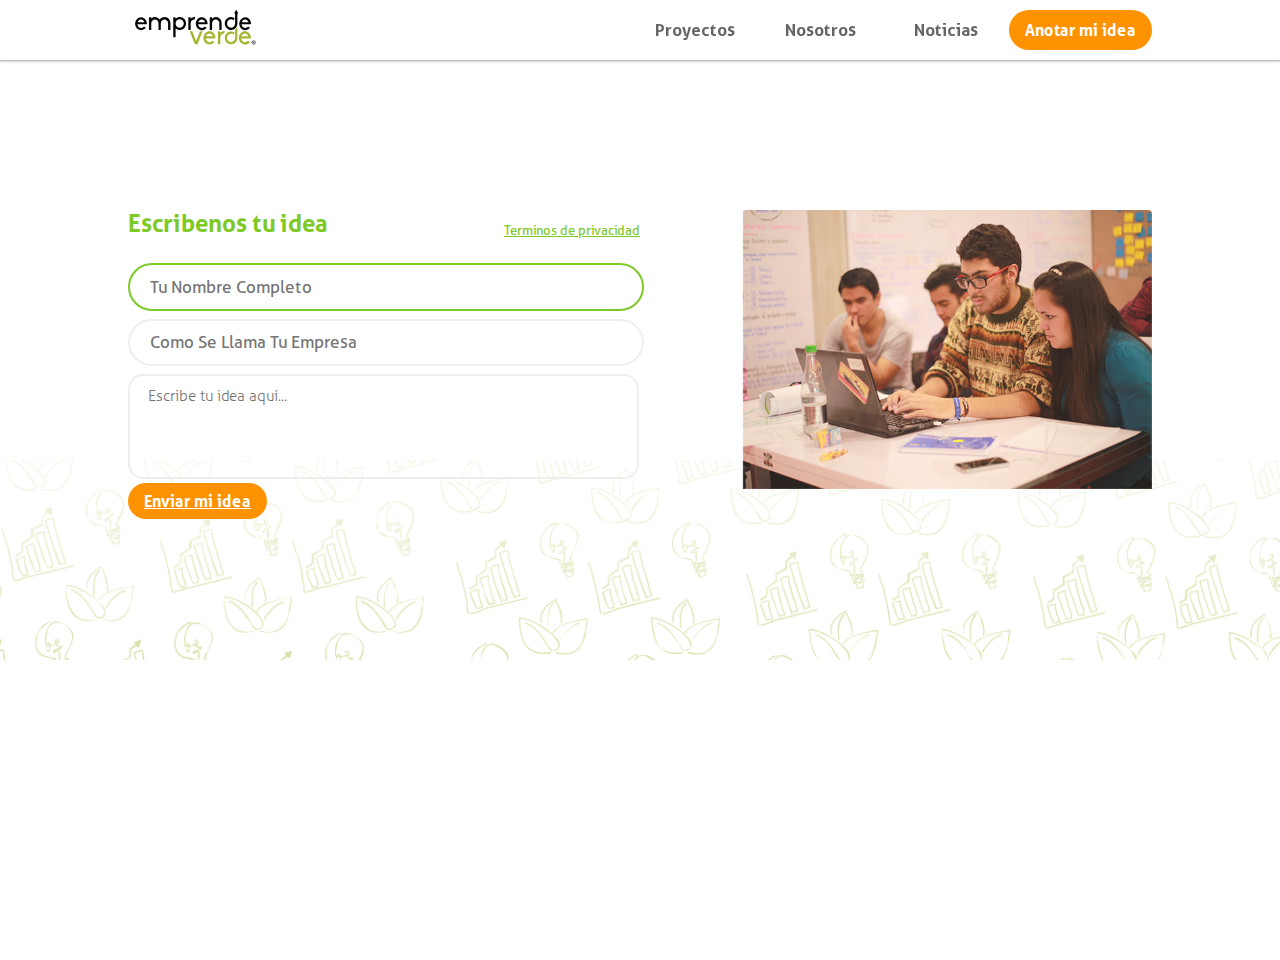
==== commit c3237e50: "camb" ====
--- a/form.html
+++ b/form.html
@@ -132,9 +132,9 @@
 
 			<div class="flex-lg-10"></div>
 
-			<div class="flex-lg-80 layout-row">
+			<div class="flex-lg-80 layout-row justify-space-between align-center">
 
-				<div class="flex-lg-50 layout-row">
+				<div class="flex-lg-50 layout-row justify-space-between">
 
 						
 						<div class="layout-row flex-lg-100 layout-wrap">
@@ -151,19 +151,19 @@
 							<!-- Compos del formulario -->
 							<div class="layout-row flex-lg-100 layout-wrap">
 								<form class="flex-lg-100">
-									<div  style="margin-top:0.5em;border: 1px solid red;">
+									<div  style="margin-top:0.5em;">
 										<div><input type="text" placeholder="Tu nombre completo" autofocus="true" /></div>
 									</div>
 
-									<div style="margin-top:0.5em;border: 1px solid red;">
+									<div style="margin-top:0.5em;">
 										<div><input type="text" placeholder="como se llama tu empresa" /></div>
 									</div>
 
-									<div style="margin-top:0.5em;border: 1px solid red;">
+									<div style="margin-top:0.5em;">
 										<div><textarea placeholder="Escribe tu idea aquí..."></textarea></div>
 									</div>
 
-									<div style="margin-top:0.5em;border: 1px solid red;">
+									<div style="margin-top:0.5em;">
 										<a href="#" class="btn-orange-main">Enviar mi idea</a>
 									</div>
 								</form>
@@ -173,8 +173,8 @@
 					
 				</div>
 
-				<div class="flex-lg-50">
-					cont-imge
+				<div class="flex-lg-40" style="overflow:hidden; width:450px; height:300px;border-radius:4px;">
+					<img src="img/inscription.png" style="width:100%;">
 				</div>
 				
 			</div>
